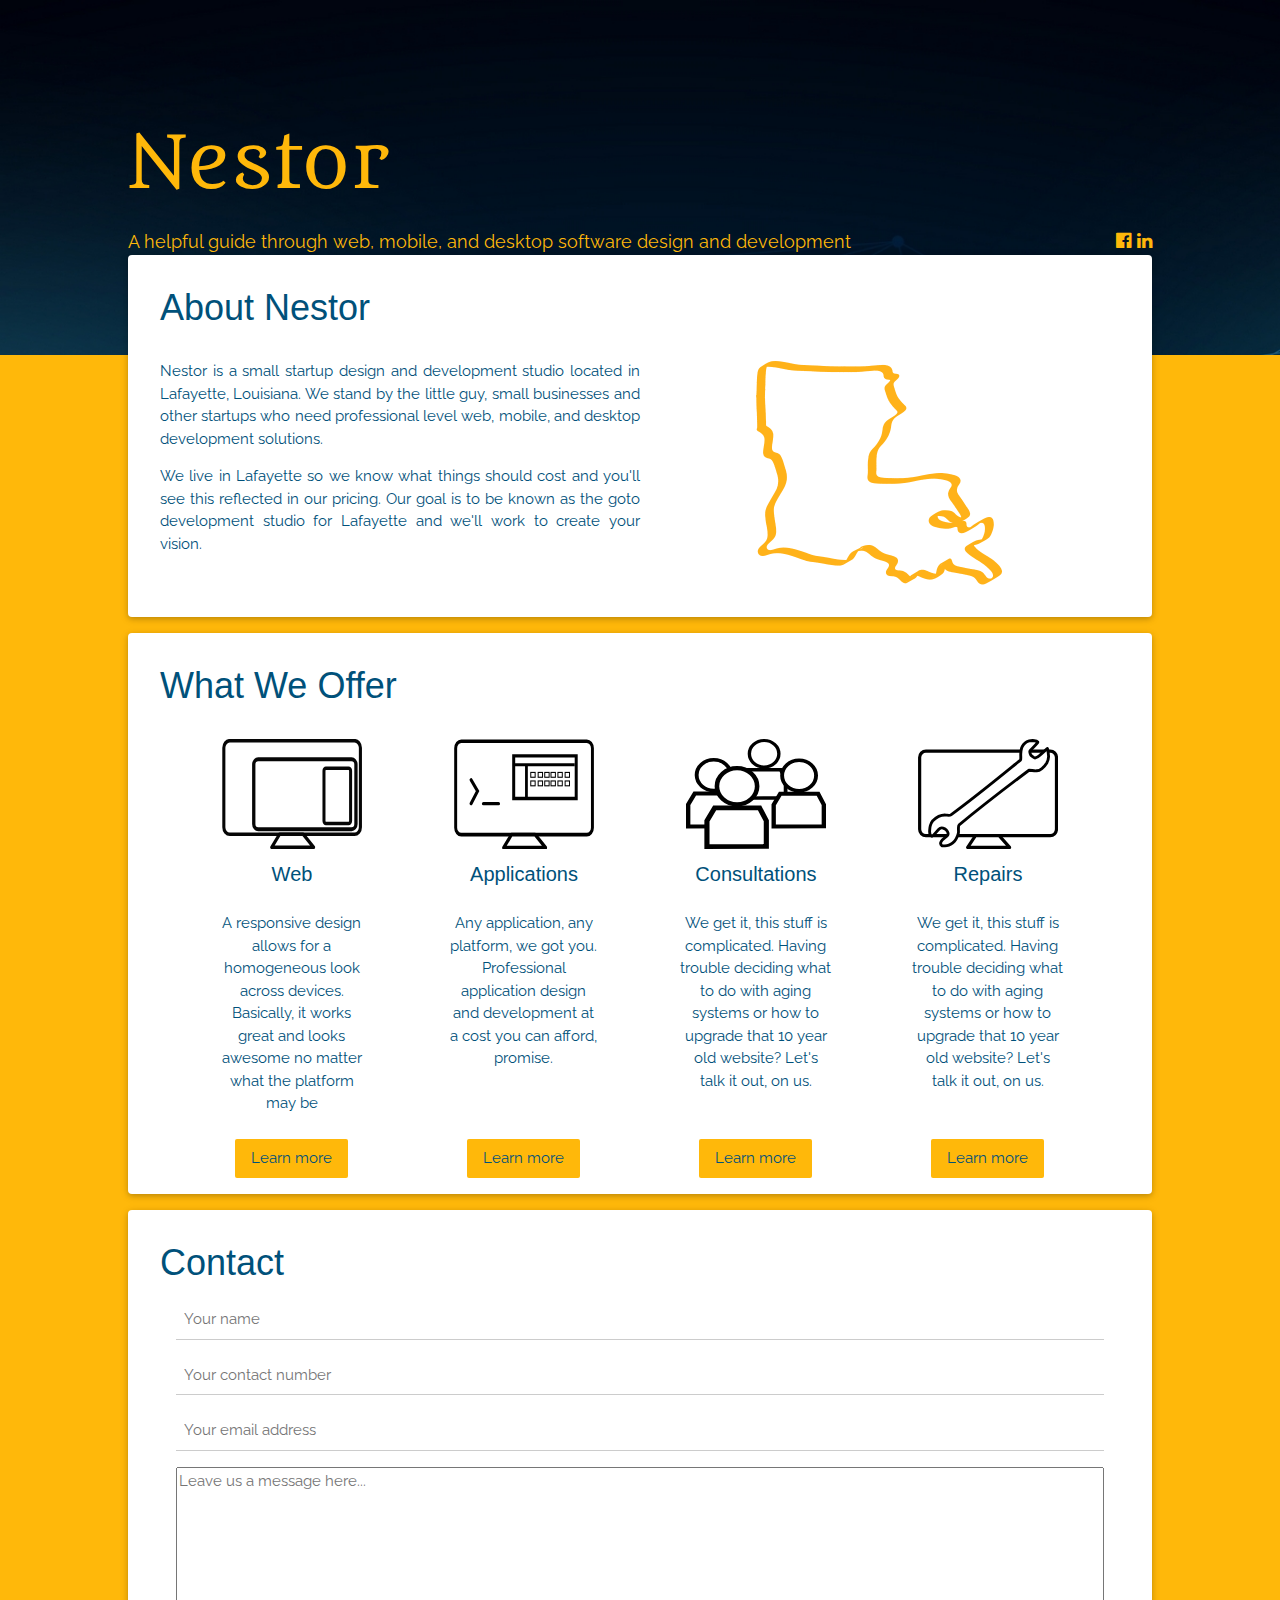
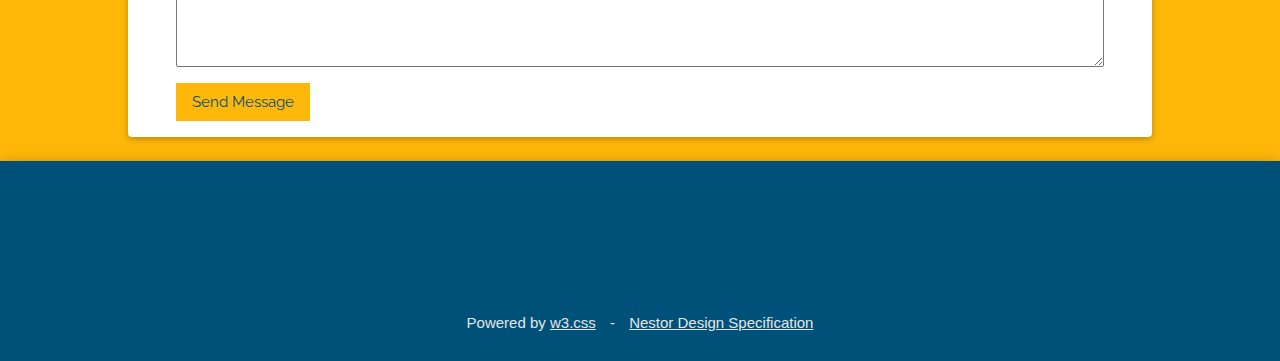
==== index.html @ f5bcbfd1 "Homepage Edits" ====
<!DOCTYPE = html>
<html lang="en">
    <head>
        <meta charset="utf-8">
        <title>Home</title>
        <meta name="viewport" content="width=device-width, initial-scale=1">
        <script src="/js/jsMain.js"></script>
        <script src="//ajax.googleapis.com/ajax/libs/jquery/1.10.2/jquery.min.js"></script>
        <link href="https://fonts.googleapis.com/css?family=Forum|Fugaz+One|Metamorphous|Prosto+One|Share|Raleway|Just+Another+Hand" rel="stylesheet" />
        <link rel="stylesheet" href="https://www.w3schools.com/w3css/4/w3.css">
        
        <link rel="stylesheet" href="https://cdnjs.cloudflare.com/ajax/libs/font-awesome/4.7.0/css/font-awesome.min.css">
        <link rel="stylesheet" href="/css/homestyle.css">
        <script src="https://ajax.googleapis.com/ajax/libs/jquery/2.1.1/jquery.min.js"></script>
        <link rel="stylesheet" href="/css/color.css">
    </head>


    <!--Header Medium -->
        <div  class="mainheader gold meta w3-hide-small w3-hide-large">
            <div class="w3-large meta">
                <h1 class="text-logo">Nestor</h1>
                <div class="w3-row header-text">
                    <div class="w3-half gold rale w3-left header-motto">
                        A helpful guide through web, mobile, and desktop software design and development
                    </div>
                    <div class="w3-half gold w3-right header-links">
                        <i class="fa fa-facebook-official w3-hover-opacity"></i>
                        <i class="fa fa-linkedin w3-hover-opacity"></i>
                    </div>
                </div>
            </div>
        </div>

    <!--Header Large -->
        <div  class="mainheader gold meta w3-hide-medium w3-hide-small">
            <div class="w3-xxxlarge meta">
                <h1 class="text-logo">Nestor</h1>
                <div class="w3-row header-text">
                    <div class="gold rale w3-left w3-large header-motto">
                        A helpful guide through web, mobile, and desktop software design and development
                    </div>
                    <div class="w3-large gold w3-right header-links">
                        <i class="fa fa-facebook-official w3-hover-opacity"></i>
                        <i class="fa fa-linkedin w3-hover-opacity"></i>
                    </div>
                </div>
            </div>
        </div>

    <!--Header Small -->
        <div  class="mainheader gold meta w3-hide-medium w3-hide-large">
            <div class="w3-medium meta">
                <h1 class="text-logo">Nestor</h1>
                <div class="w3-row header-text">
                    <div class="gold rale w3-left header-motto">
                        A helpful guide through web, mobile, and desktop software design and development
                    </div>
                    <div class=" gold w3-right header-links">
                        <i class="fa fa-facebook-official w3-hover-opacity"></i>
                        <i class="fa fa-linkedin w3-hover-opacity"></i>
                    </div>
                </div>
            </div>
        </div>
    
        

        
<div class="float-buttons">

</div>

<body class="page bg-gold body_div">
    <div class="sheet">

            <!-- About -->
                    <div class="w3-card-4 bg-white w3-container topcard darkblue rale">
                        <div class="w3-margin">
                            <h1 class="w3-left section-head">About Nestor</h1>
                            <div class="w3-row">
                                <div class="w3-half w3-center">
                                    <p class="w3-justify">Nestor is a small startup design and development studio located in Lafayette, Louisiana. 
                                        We stand by the little guy, small businesses and other startups who need professional level web, mobile, and desktop development solutions. </p>
                                    <p class="w3-justify">We live in Lafayette so we know what things should cost and you'll see this reflected in our pricing. Our goal is to be known 
                                        as the goto development studio for Lafayette and we'll work to create your vision.</p>
                                </div>
                                <div class="w3-half w3-center ">
                                    <img class="w3-center w3-image w3-margin" src="/images/laicon.png">
                                </div>
                            </div>
                        </div>
                    </div>

            <!-- What we Offer -->
                <div class="w3-card-4 bg-white w3-container contentcard darkblue rale">
                    <div class="w3-margin">
                        <div><h1 class="w3-left">What We Offer</h1></div>

                    <!-- Services Small -->
                        <div class="w3-row-padding w3-container w3-hide-medium" >
                            <div class="w3-col m3 l3 w3-center">
                                <div class="w3-margin">
                                    <img src="/images/webdesignsvg.svg" class="w3-center w3-image cardcontent">
                                    <div class="cardfoot">
                                        <h4>Web</h4>
                                        <p class="w3-padding">A responsive design allows for a homogeneous look across devices. Basically, it works great and looks awesome no matter what the platform may be</p>
                                        <a class="w3-hide-large w3-btn w3-ripple w3-margin learn-button w3-margin button-theme" href="#learnmore">Learn more</a>
                                    </div>
                                </div>
                            </div>
                            <div class="w3-col m3 l3 w3-center">
                                <div class="w3-margin">
                                    <img src="/images/softdevsvg.svg" class="w3-center w3-image cardcontent">
                                    <div class="cardfoot">
                                        <h4>Applications</h4>
                                        <p class="w3-padding">Any application, any platform, we got you. Professional application design and development at a cost you can afford, promise.</p>
                                        <a class="w3-hide-large w3-btn w3-ripple w3-margin learn-button w3-margin button-theme" href="#learnmore">Learn more</a>
                                    </div>
                                </div>
                            </div>
                            <div class="w3-col m3 l3 w3-center">
                                <div class="w3-margin">
                                    <img src="/images/consultsvg.svg" class="w3-center w3-image cardcontent">
                                    <div class="cardfoot">
                                        <h4>Consultations</h4>
                                        <p class="w3-padding">We get it, this stuff   is complicated. Having trouble deciding what to do with aging systems or how to upgrade that 10 year old website? Let's talk it out, on us.</p>
                                        <a class="w3-hide-large w3-btn w3-ripple learn-button w3-margin button-theme" href="#learnmore">Learn more</a>
                                    </div>
                                </div>
                            </div>
                            <div class="w3-col m3 l3 w3-center">
                                <div class="w3-margin">
                                    <img src="/images/repairsvg.svg" class="w3-center w3-image cardcontent">
                                    <div class="cardfoot">
                                        <h4>Repairs</h4>
                                        <p class="w3-padding">We get it, this stuff   is complicated. Having trouble deciding what to do with aging systems or how to upgrade that 10 year old website? Let's talk it out, on us.</p>
                                        <a class="w3-hide-large w3-btn w3-ripple learn-button w3-margin button-theme w3-center" href="#learnmore">Learn more</a>
                                    </div>
                                </div>
                            </div>
                        </div>

                    <!-- Services Medium -->
                        <div class="w3-container w3-hide-large w3-hide-small">
                            <div class="w3-row">
                                <div class="w3-col w3-half w3-center">
                                    <div class="w3-margin">
                                        <img src="/images/webdesignsvg.svg" class="w3-center w3-image cardcontent">
                                        <div class="cardfoot">
                                            <h4>Web</h4>
                                            <p class="just">A responsive design allows for a homogeneous look across devices. Basically, it works great and looks awesome no matter what the platform may be</p>
                                        </div>
                                    </div>
                                </div>
                                <div class="w3-col w3-half w3-center">
                                    <div class="w3-margin">
                                        <img src="/images/softdevsvg.svg" class="w3-center w3-image cardcontent">
                                        <div class="cardfoot">
                                            <h4>Applications</h4>
                                            <p class="just">Any application, any platform, we got you. Professional application design and development at a cost you can afford, promise.</p>
                                        </div>
                                    </div>
                                </div>
                            </div>
                            <div class="w3-row">
                                <div class="w3-col w3-half w3-center">
                                    <a class="w3-btn w3-ripple learn-button w3-margin w3-center button-theme" href="#learnmore">Learn more</a>
                                </div>
                                <div class="w3-col w3-half w3-center">
                                    <a class="w3-btn w3-ripple learn-button w3-margin w3-center button-theme" href="#learnmore">Learn more</a>
                                </div> 
                            </div>
                            <div class="w3-row">
                                <div class="w3-col w3-half w3-center">
                                    <div class="w3-margin">
                                        <img src="/images/consultsvg.svg" class="w3-center w3-image cardcontent">
                                        <div class="cardfoot">
                                            <h4>Consultations</h4>
                                            <p class="just">We get it, this stuff   is complicated. Having trouble deciding what to do with aging systems or how to upgrade that 10 year old website? Let's talk it out, on us.</p>
                                        </div>
                                    </div>
                                </div>
                                <div class="w3-col w3-half w3-center">
                                    <div class="w3-margin">
                                        <img src="/images/repairsvg.svg" class="w3-center w3-image cardcontent">
                                        <div class="cardfoot">
                                            <h4>Repairs</h4>
                                            <p class="just">We get it, this stuff   is complicated. Having trouble deciding what to do with aging systems or how to upgrade that 10 year old website? Let's talk it out, on us.</p>
                                        </div>
                                    </div>
                                </div>
                                <div class="w3-row">
                                    <div class="w3-col w3-half w3-center">
                                        <a class="w3-btn w3-ripple learn-button w3-center w3-margin button-theme" href="#learnmore">Learn more</a>
                                    </div>
                                    <div class="w3-col w3-half w3-center">
                                        <a class="w3-btn w3-ripple learn-button w3-center w3-margin button-theme" href="#learnmore">Learn more</a>
                                    </div> 
                                </div>
                            </div>
                        </div>

                    <!-- Services Large -->
                        <div class="w3-row w3-container w3-center w3-hide-medium w3-hide-small">
                                <div class="w3-col w3-quarter ">
                                    <a class="w3-btn  w3-ripple learn-button button-theme " href="#learnmore">Learn more</a>
                                </div>
                                <div class="w3-col w3-quarter">
                                    <a class="w3-btn  w3-ripple learn-button button-theme" href="#learnmore">Learn more</a>
                                </div>
                                <div class="w3-col w3-quarter">
                                    <a class="w3-btn  w3-ripple learn-button button-theme" href="#learnmore">Learn more</a>
                                </div>
                                <div class="w3-col w3-quarter">
                                    <a class="w3-btn  w3-ripple learn-button button-theme" href="#learnmore">Learn more</a>
                                </div>
                            </div>
                        </div>
                    </div>

<!-- Contact -->
    <div class="w3-card-4 bg-white w3-container contentcard contactcard darkblue rale" >
        <div class="w3-margin">
            <h1 class="w3-left section-head">Contact</h1>
            <form action="https://formspree.io/benarceneaux0@gmail.com" method="POST">
                <div class="w3-container">
                    <input name="name" class="w3-input w3-margin-bottom" placeholder="Your name">

                    <input name="phone" class="w3-input w3-margin-bottom" placeholder="Your contact number">

                    <input name="email" class="w3-input w3-margin-bottom" placeholder="Your email address">

                    <textarea name="message" class="w3-textarea" placeholder="Leave us a message here..." style="width: 100%; min-height: 200px"></textarea>

                    <button type="submit" class="w3-btn button-theme w3-margin-top">Send Message</button>
                </div>
            </form>
        </div>
    </div>
</div>
    
    

<footer class="bg-darkblue plat w3-container w3-center w3-card-4" style="height: 200px; width: 100%;">
    <div class="w3-container" style="padding-top:150px">
        Powered by <a style="padding-right: 10px;" href="w3.css" target="_blank">w3.css</a> - <a style="padding-left: 10px;" href="/design/index.html">Nestor Design Specification</a>
    </div>
            
</footer>
</body>

</html>
---- css/homestyle.css ----
.contentcard{box-shadow: 0 2px 5px 0 rgba(0,0,0,0.16),0 2px 10px 0 rgba(0,0,0,0.12);}
.page{margin-top: 0px;}
.sheet{width: 100%;}
.mainheader{background-size:cover;background-attachment: fixed;background-image: url("/images/headerbg.jpg");padding-top: 0px; padding-bottom: 24px;}
.text-logo{font-family: 'Metamorphous'; color:#FFB80A; font-size: 72px;}
.card{box-shadow: 0 4px 10px 0 rgba(0,0,0,0.2),0 10px 10px 0 rgba(0,0,0,0.19);font-family: 'Raleway';}
.card > .cardhead{background-color: steelblue;
    color: #E5E5E5;
    border-top-left-radius: 3px;
    border-top-right-radius: 3px; 
    text-align: left;
    font-family: 'Raleway'; }
.card > .cardcontent{
    background-color: white;
}
.card > .cardfoot{
        background-color: steelblue;
        color:#E5E5E5;
        border-top-left-radius: 3px;
        border-top-right-radius: 3px;
        text-align: left;
        font-family: 'Raleway';
    }

.topcard{
    box-shadow: 0 2px 5px 0 rgba(0,0,0,0.16),0 2px 10px 0 rgba(0,0,0,0.12);
}

.learn-button{
    color: #00517A;
    font-family: 'Raleway';
    border-radius: 2px;
}

.just{
    text-align: justify;
    max-height: 200px;
    min-width: 50%;
}

a:hover{
    background-color: #06AAFF;
    color: #E5E5E5;
}

a.learn-button:hover{
    background-color: red;
}

.nav-button-theme{
    background-color: steelblue;
    color: #FFB80A;
}

a.nav-button-theme:hover{
    background-color: #FFB80A;
    color: #00517A;
}


    /*----------------------------- Auto Sizing -------------------------*/
    /*--------------------- Mobile CSS -------------------*/
    @media only screen and (max-width: 600px){
        .mainheader{
            height: 300px;
            margin-top: -20px;
        }

        .mainheader{
            padding-top: 100px;
            padding-bottom: 200px;
            padding-left: 8px;
            padding-right: 8px;
        }

        .header-text{
            margin-bottom: 8px;
        }

        .header-motto{
            text-align: left;
            margin-bottom: 10px;
        }

        .header-links{
            text-align: right;
            margin-bottom: 8px;
            padding-bottom: 65px;
        }

        .topcard{
            width: 100%;
            text-align: center;
            border-radius: 0px;
            margin-top: 0px;
            padding-top: 64px;
            padding-bottom: 64px;
        }

        .topcard > h1{
            text-align: center;
            width: 100%;
        }

        .topcard > p{
            width: 100%;
        }

        .contentcard{
            box-shadow: 0px 0px 0px 0px;
            text-align: center;
            min-width: 300px;
            margin-bottom: 0px;
        }

        .contentcard > h1{
            text-align: center;
        }
        .abs-card > div > .cardhead{
            margin-top: 16px;
            text-align: center;
        }
        .abs-card > div > .cardfoot{
            margin-top: 8px;
            text-align: justify;
        }

        .section-head{
            margin-bottom: 12px;
        }

        .contactcard{
            margin-bottom:0px;
            padding-bottom:0px;
        }
    }
    
    /*--------------------- Tablet CSS -------------------*/
    @media only screen and (min-width: 601px) and (max-width: 991px){
        .topcard{
            margin-top: -60px;
            border-radius: 3px;
            width: 90%;
        }

        .mainheader{
            padding-top: 100px;
            padding-bottom: 65px;
        }

        .header-motto{
            text-align: left;
            margin-left: 5%;
            margin-bottom: 10px;
        }

        .header-links{
            text-align: right;
            margin-right: 5%;
            margin-bottom: 0px;
        }

        .text-logo{
            width:90%;
            margin-left: 5%;
        }

        .contentcard{
            width: 90%;
            border-radius: 3px;
            margin-top: 16px;
        }

        .sheet{
            margin-left: 5%;
            margin-right: 5%;
        }

        .contactcard{
            margin-bottom: 24px;
        }
    }
    
    /*--------------------- Desktop CSS ------------------*/
    @media only screen and (min-width: 992px){
        .topcard{
            margin-top: -100px;
            border-radius: 4px;
            width: 80%;
        }
        .header-text{
            padding-bottom: 0px;
            margin-bottom:0px;
        }

        .header-motto{
            text-align: left;
            margin-left: 10%;
        }

        .header-links{
            text-align: right;
            margin-right: 10%;
        }

        .text-logo{
            margin-left: 10%;
            width: 80%;
        }

        .heading-text{
            margin-left: 10%;
            width: 80%;
        }

        .mainheader{
            padding-top: 100px;
            padding-bottom: 100px;
        }

        .contentcard{
            width: 80%;
            border-radius: 4px;
            margin-top: 16px;
        }

        .sheet{
            margin-left: 10%;
            margin-right: 10%;
        }

        .contactcard{
            margin-bottom: 24px;
        }
    }

/*-- Fonts --*/
    .rale{font-family: 'Raleway';}
    .meta{ font-family: 'Metamorphous'; }

/*-- Colors --*/
    .bg-gold{background-color:      #FFB80A !important}
    .bg-plat{background-color:      #E5E5E5 !important}
    .bg-lightblue{background-color: #06AAFF !important}
    .bg-darkblue{background-color:  #00517A !important}
    .bg-brown{background-color:     #B23C00 !important}
    .bg-steel{background-color: steelblue !important}
    .gold-hover{background-color: #e6a400 !important}
    .gold {color:       #FFB80A !important}
    .plat {color:       #E5E5E5 !important}
    .lightblue {color:  #06AAFF !important}
    .darkblue{color:    #00517A !important}
    .brown {color:      #F7C3A9 !important}
    .steelblue{color:   steelblue !important}
    .white{color: white !important}
    .bg-white{background-color: white !important}
---- css/color.css ----
.w3-theme-l5 {color:#4B5600 !important; background-color:#fefbf5 !important}
.w3-theme-l4 {color:#4B5600 !important; background-color:#fcf2dc !important}
.w3-theme-l3 {color:#4B5600 !important; background-color:#f9e6ba !important}
.w3-theme-l2 {color:#4B5600 !important; background-color:#f5d997 !important}
.w3-theme-l1 {color:#4B5600 !important; background-color:#f2cd75 !important}
.w3-theme-d1 {color:#4B5600 !important; background-color:#ecb535 !important}
.w3-theme-d2 {color:#4B5600 !important; background-color:#e9ab18 !important}
.w3-theme-d3 {color:#FAF8F5 !important; background-color:#ce9613 !important}
.w3-theme-d4 {color:#FAF8F5 !important; background-color:#b08010 !important}
.w3-theme-d5 {color:#FAF8F5 !important; background-color:#936b0e !important}

.w3-theme-light {color:#4B5600 !important; background-color:#9DA569 !important}
.w3-theme-dark {color:#FAF8F5 !important; background-color:#857A00 !important}
.w3-theme-action {color:#FAF8F5 !important; background-color:#857A00 !important}

.w3-theme {color:#4B5600 !important; background-color:#F6B102 !important}
.w3-text-theme {color:#F6B102 !important}
.w3-border-theme {border-color:#F6B102 !important}

.w3-hover-theme:hover {color:#FAF8F5 !important; background-color:#857A00 !important}
.w3-hover-text-theme:hover {color:#FAF8F5 !important}
.w3-hover-border-theme:hover {border-color:#F6B102 !important}


.hc_theme_l {color:#FFFFFF !important;background-color: #000000}
.gold {color:#FFB80A !important}
.plat {color:#E5E5E5 !important}
.lightblue {color:#06AAFF !important}
.darkblue{color:#00517A !important}
.brown {color:#B23C00 !important}
.steelblue{color:steelblue !important}

.bg-gold{background-color: #FFB80A !important}
.bg-plat{background-color: #E5E5E5 !important}
.bg-lightblue{background-color: #06AAFF !important}
.bg-darkblue{background-color: #00517A !important}
.bg-brown{background-color: #B23C00 !important}
.bg-steel{background-color: steelblue !important}

.nav-button-theme{
    background-color: steelblue;
    color: #FFB80A;
}

a.nav-button-theme:hover{
    background-color: #FFB80A;
    color: #00517A;
}

.button-theme{
    background-color: #FFB80A;
    color: #00517A;
}

a.button-theme:hover{
    background-color: #e6a400;
    color: #00517A;
}
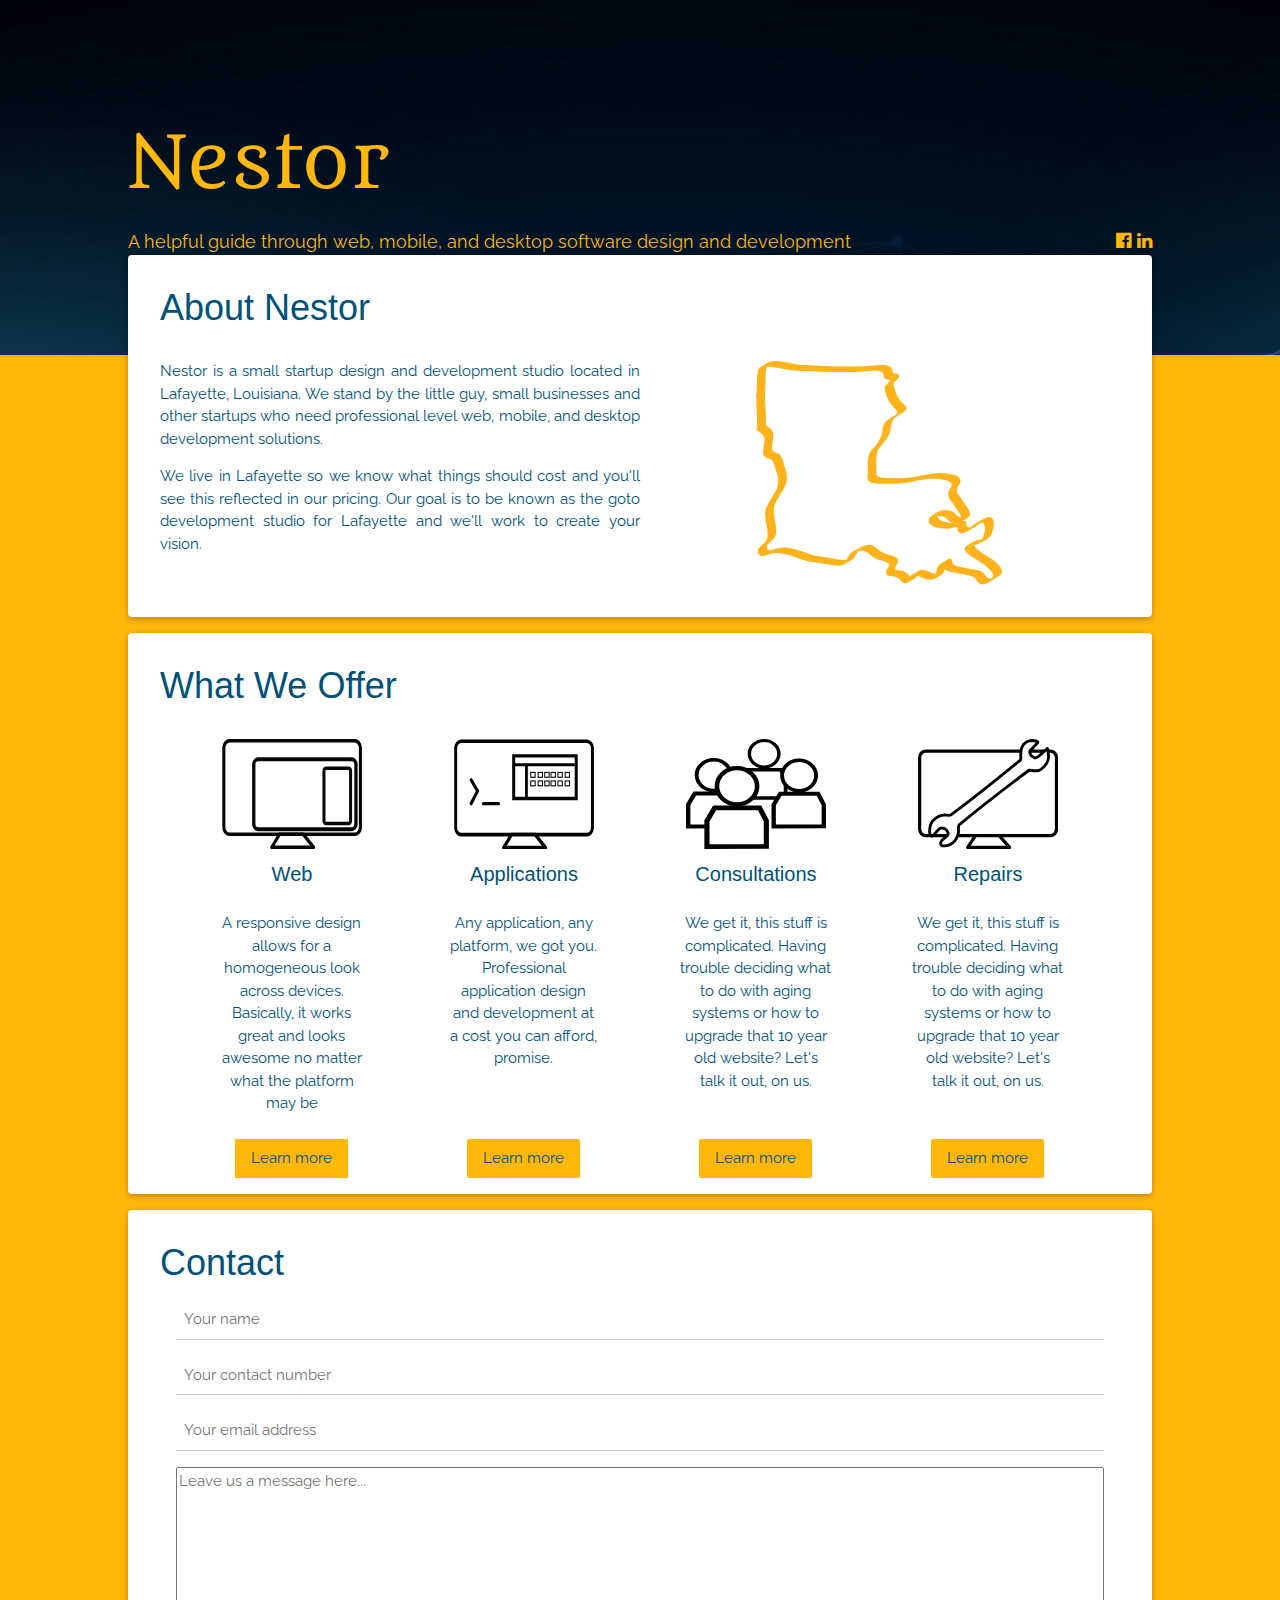
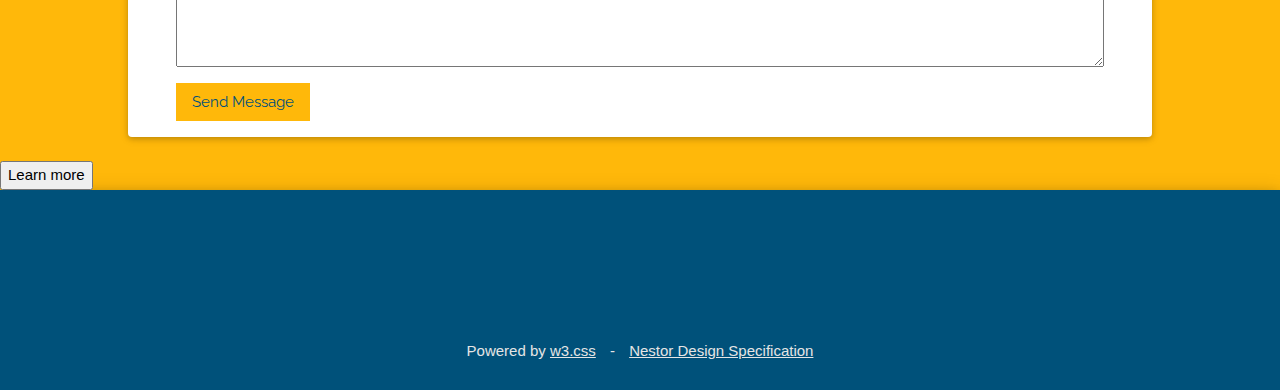
==== commit 087a5017: "Added google analytics" ====
--- a/index.html
+++ b/index.html
@@ -1,6 +1,24 @@
 <!DOCTYPE = html>
 <html lang="en">
     <head>
+      <!-- Global Site Tag (gtag.js) - Google Analytics -->
+      <script async src="https://www.googletagmanager.com/gtag/js?id=UA-107286258-1"></script>
+      <script>
+        window.dataLayer = window.dataLayer || [];
+        function gtag(){dataLayer.push(arguments)};
+        gtag('js', new Date());
+
+        gtag('config', 'UA-107286258-1');
+      </script>
+
+      <!-- Google Tag Manager -->
+      <script>(function(w,d,s,l,i){w[l]=w[l]||[];w[l].push({'gtm.start':
+      new Date().getTime(),event:'gtm.js'});var f=d.getElementsByTagName(s)[0],
+      j=d.createElement(s),dl=l!='dataLayer'?'&l='+l:'';j.async=true;j.src=
+      'https://www.googletagmanager.com/gtm.js?id='+i+dl;f.parentNode.insertBefore(j,f);
+      })(window,document,'script','dataLayer','GTM-TV8XGN8');</script>
+      <!-- End Google Tag Manager -->
+      
         <meta charset="utf-8">
         <title>Home</title>
         <meta name="viewport" content="width=device-width, initial-scale=1">
@@ -8,7 +26,6 @@
         <script src="//ajax.googleapis.com/ajax/libs/jquery/1.10.2/jquery.min.js"></script>
         <link href="https://fonts.googleapis.com/css?family=Forum|Fugaz+One|Metamorphous|Prosto+One|Share|Raleway|Just+Another+Hand" rel="stylesheet" />
         <link rel="stylesheet" href="https://www.w3schools.com/w3css/4/w3.css">
-        
         <link rel="stylesheet" href="https://cdnjs.cloudflare.com/ajax/libs/font-awesome/4.7.0/css/font-awesome.min.css">
         <link rel="stylesheet" href="/css/homestyle.css">
         <script src="https://ajax.googleapis.com/ajax/libs/jquery/2.1.1/jquery.min.js"></script>
@@ -21,10 +38,10 @@
             <div class="w3-large meta">
                 <h1 class="text-logo">Nestor</h1>
                 <div class="w3-row header-text">
-                    <div class="w3-half gold rale w3-left header-motto">
+                    <div class="gold rale w3-left w3-large header-motto">
                         A helpful guide through web, mobile, and desktop software design and development
                     </div>
-                    <div class="w3-half gold w3-right header-links">
+                    <div class="w3-large gold w3-right header-links">
                         <i class="fa fa-facebook-official w3-hover-opacity"></i>
                         <i class="fa fa-linkedin w3-hover-opacity"></i>
                     </div>
@@ -72,6 +89,10 @@
 </div>
 
 <body class="page bg-gold body_div">
+    <!-- Google Tag Manager (noscript) -->
+    <noscript><iframe src="https://www.googletagmanager.com/ns.html?id=GTM-TV8XGN8"
+    height="0" width="0" style="display:none;visibility:hidden"></iframe></noscript>
+    <!-- End Google Tag Manager (noscript) -->
     <div class="sheet">
 
             <!-- About -->
@@ -150,7 +171,7 @@
                                         <div class="cardfoot">
                                             <h4>Web</h4>
                                             <p class="just">A responsive design allows for a homogeneous look across devices. Basically, it works great and looks awesome no matter what the platform may be</p>
-                                        </div>
+                                            </div>
                                     </div>
                                 </div>
                                 <div class="w3-col w3-half w3-center">
@@ -204,7 +225,7 @@
                     <!-- Services Large -->
                         <div class="w3-row w3-container w3-center w3-hide-medium w3-hide-small">
                                 <div class="w3-col w3-quarter ">
-                                    <a class="w3-btn  w3-ripple learn-button button-theme " href="#learnmore">Learn more</a>
+                                    <button onclick="document.getElementById('construct-modal').style.display='block'" class="w3-btn button-theme">Learn more</button>
                                 </div>
                                 <div class="w3-col w3-quarter">
                                     <a class="w3-btn  w3-ripple learn-button button-theme" href="#learnmore">Learn more</a>
@@ -240,14 +261,57 @@
     </div>
 </div>
     
+<div>
+    <button onclick="OpenModal(document.getElementById('learn-modal'))">Learn more</button>
+</div>
     
 
 <footer class="bg-darkblue plat w3-container w3-center w3-card-4" style="height: 200px; width: 100%;">
     <div class="w3-container" style="padding-top:150px">
         Powered by <a style="padding-right: 10px;" href="w3.css" target="_blank">w3.css</a> - <a style="padding-left: 10px;" href="/design/index.html">Nestor Design Specification</a>
     </div>
+
+    <div id="construct-modal" class="w3-modal ">
+        <div class="w3-modal-content w3-animate-zoom w3-card-4 ">
+        <header class="w3-container modal-box  w3-hide-small w3-hide-large">
             
+            <div class="modal-content">
+                <div class="modal-hi rale">
+                    Hi!
+                </div> 
+                Hi, we're not done with this page just yet, sorry about that
+                <p> : ( </p>
+            </div>
+            <div class="w3-container w3-margin">
+                <button class="w3-btn button-theme modal-close" onclick="document.getElementById('construct-modal').style.display = 'none'">Back to main site</button>
+            </div>
+        </header>
+        </div>
+    </div>
 </footer>
+
+
+
+<div class="w3-modal" onclick="this.style.display='none'">
+    <div class="w3-modal-content w3-animate-zoom">
+        <div class="w3-container">
+            <div class="modal-hi rale">
+                    Hi!
+                </div> 
+                Hi, we're not done with this page just yet, sorry about that
+                <p> : ( </p>
+            </div>
+            <div id="learn-modal" class="w3-container w3-margin">
+                <button class="w3-btn button-theme modal-close" onclick="document.getElementById('construct-modal').style.display = 'none'">Back to main site</button>
+            </div>
+        </div>
+    </div>
+</div>
 </body>
-
+<script>
+    function OpenModal(element){
+        element.getElementById("w3-modal").src = element;
+        element.style.display = "block";
+    }
+</script>
 </html>--- a/css/homestyle.css
+++ b/css/homestyle.css
@@ -179,6 +179,22 @@
         .contactcard{
             margin-bottom: 24px;
         }
+
+        .modal-hi{
+            font-size: 72px;
+            font-weight: 100px;
+        }
+
+        .modal-box{
+            background-color: steelblue;
+            font-size: 32px;
+            color: white;
+        }
+
+        .modal-close{
+            border-radius: 3px;
+            font-size: 16px;
+        }
     }
     
     /*--------------------- Desktop CSS ------------------*/
@@ -231,6 +247,22 @@
 
         .contactcard{
             margin-bottom: 24px;
+        }
+
+        .modal-hi{
+            font-size: 72px;
+            font-weight: 100px;
+        }
+
+        .modal-box{
+            background-color: steelblue;
+            font-size: 32px;
+            color: white;
+        }
+
+        .modal-close{
+            border-radius: 3px;
+            font-size: 16px;
         }
     }
 
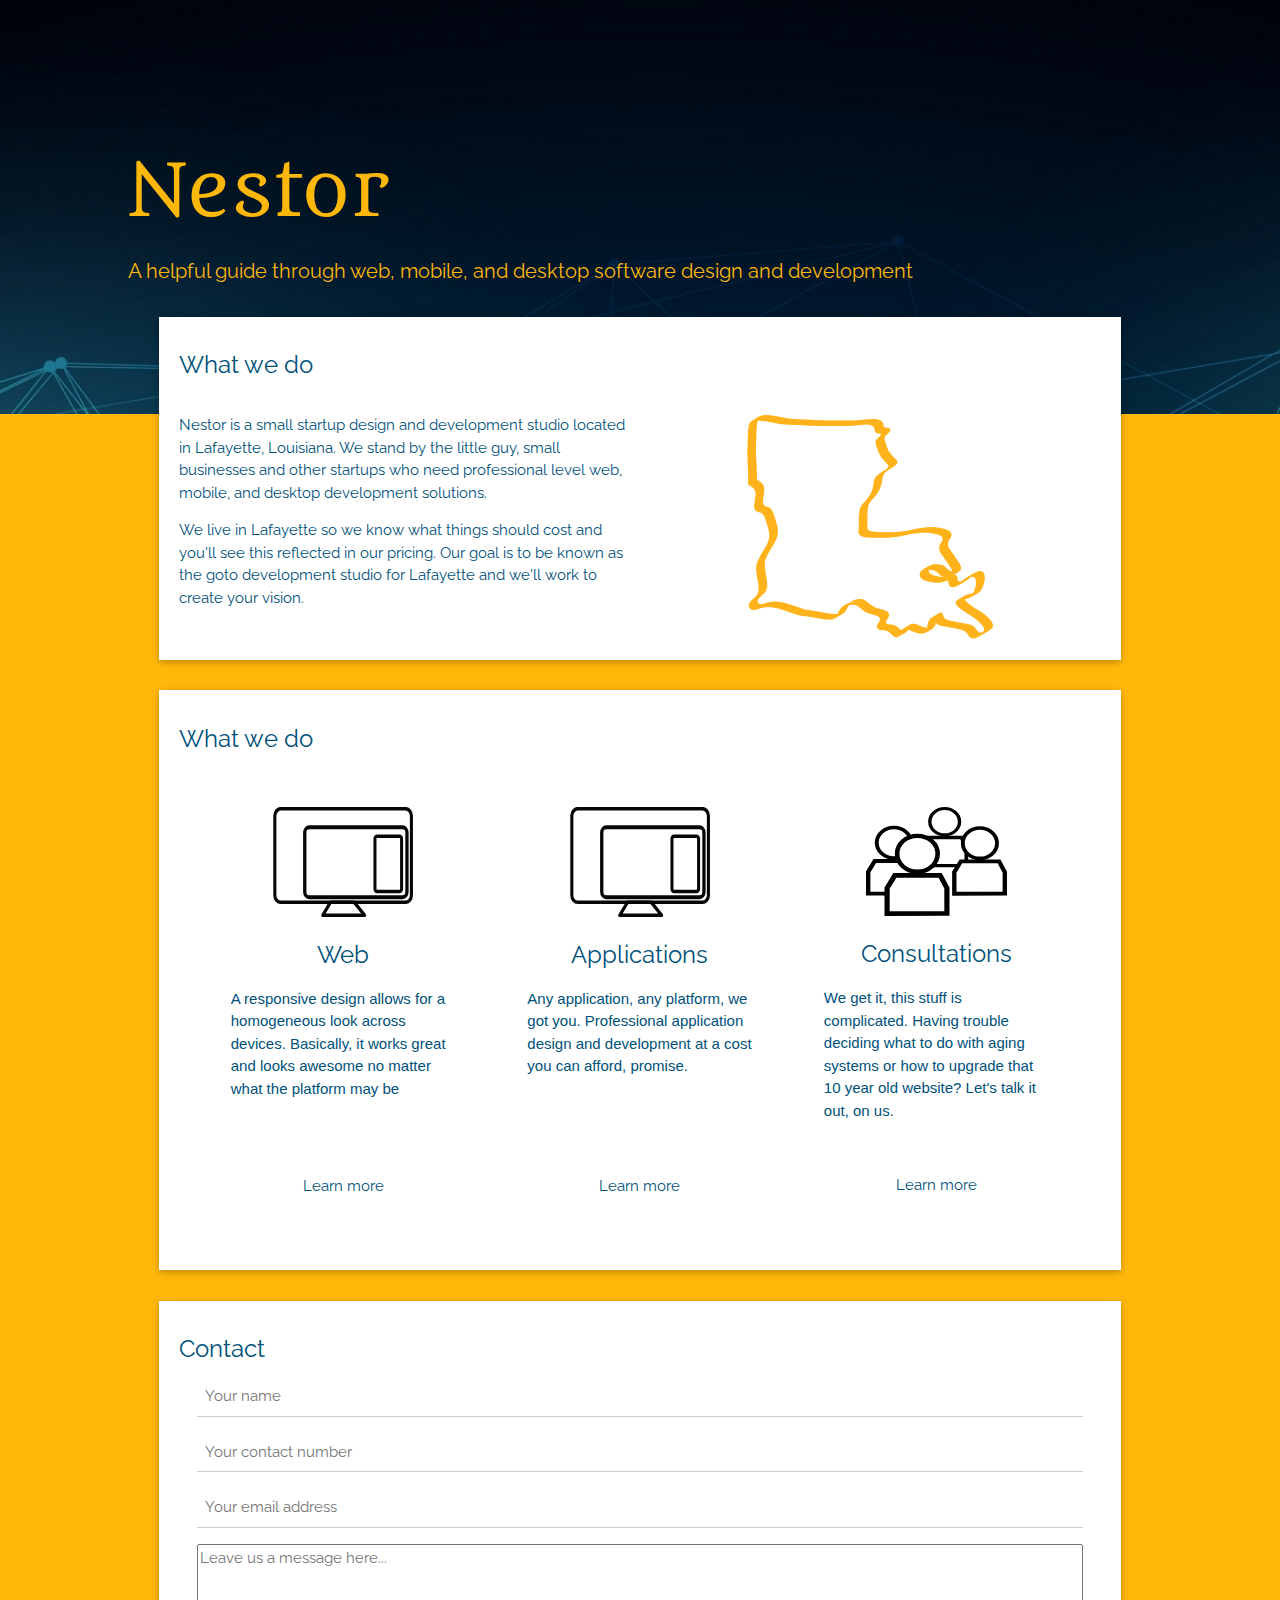
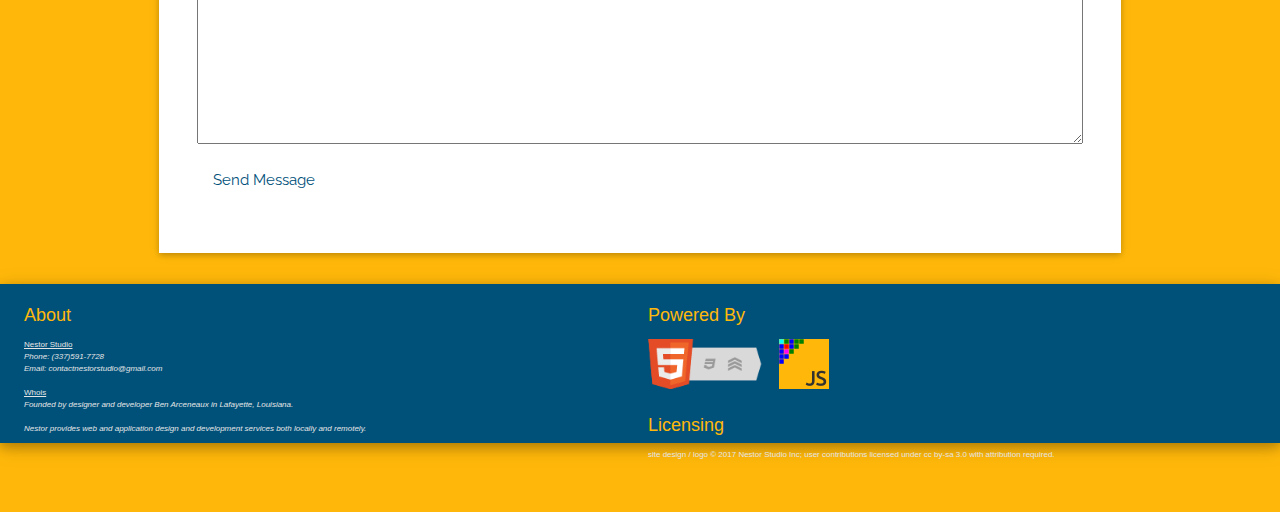
==== commit 158d57c9: "Homepage Edits" ====
--- a/index.html
+++ b/index.html
@@ -1,317 +1,257 @@
 <!DOCTYPE = html>
 <html lang="en">
-    <head>
-      <!-- Global Site Tag (gtag.js) - Google Analytics -->
-      <script async src="https://www.googletagmanager.com/gtag/js?id=UA-107286258-1"></script>
-      <script>
-        window.dataLayer = window.dataLayer || [];
-        function gtag(){dataLayer.push(arguments)};
-        gtag('js', new Date());
-
-        gtag('config', 'UA-107286258-1');
-      </script>
-
-      <!-- Google Tag Manager -->
-      <script>(function(w,d,s,l,i){w[l]=w[l]||[];w[l].push({'gtm.start':
-      new Date().getTime(),event:'gtm.js'});var f=d.getElementsByTagName(s)[0],
-      j=d.createElement(s),dl=l!='dataLayer'?'&l='+l:'';j.async=true;j.src=
-      'https://www.googletagmanager.com/gtm.js?id='+i+dl;f.parentNode.insertBefore(j,f);
-      })(window,document,'script','dataLayer','GTM-TV8XGN8');</script>
-      <!-- End Google Tag Manager -->
-      
-        <meta charset="utf-8">
-        <title>Home</title>
-        <meta name="viewport" content="width=device-width, initial-scale=1">
-        <script src="/js/jsMain.js"></script>
-        <script src="//ajax.googleapis.com/ajax/libs/jquery/1.10.2/jquery.min.js"></script>
-        <link href="https://fonts.googleapis.com/css?family=Forum|Fugaz+One|Metamorphous|Prosto+One|Share|Raleway|Just+Another+Hand" rel="stylesheet" />
-        <link rel="stylesheet" href="https://www.w3schools.com/w3css/4/w3.css">
-        <link rel="stylesheet" href="https://cdnjs.cloudflare.com/ajax/libs/font-awesome/4.7.0/css/font-awesome.min.css">
-        <link rel="stylesheet" href="/css/homestyle.css">
-        <script src="https://ajax.googleapis.com/ajax/libs/jquery/2.1.1/jquery.min.js"></script>
-        <link rel="stylesheet" href="/css/color.css">
-    </head>
-
-
-    <!--Header Medium -->
-        <div  class="mainheader gold meta w3-hide-small w3-hide-large">
-            <div class="w3-large meta">
-                <h1 class="text-logo">Nestor</h1>
-                <div class="w3-row header-text">
-                    <div class="gold rale w3-left w3-large header-motto">
-                        A helpful guide through web, mobile, and desktop software design and development
-                    </div>
-                    <div class="w3-large gold w3-right header-links">
-                        <i class="fa fa-facebook-official w3-hover-opacity"></i>
-                        <i class="fa fa-linkedin w3-hover-opacity"></i>
-                    </div>
-                </div>
-            </div>
-        </div>
-
-    <!--Header Large -->
-        <div  class="mainheader gold meta w3-hide-medium w3-hide-small">
-            <div class="w3-xxxlarge meta">
-                <h1 class="text-logo">Nestor</h1>
-                <div class="w3-row header-text">
-                    <div class="gold rale w3-left w3-large header-motto">
-                        A helpful guide through web, mobile, and desktop software design and development
-                    </div>
-                    <div class="w3-large gold w3-right header-links">
-                        <i class="fa fa-facebook-official w3-hover-opacity"></i>
-                        <i class="fa fa-linkedin w3-hover-opacity"></i>
-                    </div>
-                </div>
-            </div>
-        </div>
-
-    <!--Header Small -->
-        <div  class="mainheader gold meta w3-hide-medium w3-hide-large">
-            <div class="w3-medium meta">
-                <h1 class="text-logo">Nestor</h1>
-                <div class="w3-row header-text">
-                    <div class="gold rale w3-left header-motto">
-                        A helpful guide through web, mobile, and desktop software design and development
-                    </div>
-                    <div class=" gold w3-right header-links">
-                        <i class="fa fa-facebook-official w3-hover-opacity"></i>
-                        <i class="fa fa-linkedin w3-hover-opacity"></i>
-                    </div>
-                </div>
-            </div>
-        </div>
-    
-        
-
-        
-<div class="float-buttons">
-
+<!-- Heading -->
+<head>
+  <!-- Global Site Tag (gtag.js) - Google Analytics -->
+  <script async src="https://www.googletagmanager.com/gtag/js?id=UA-107286258-1"></script>
+  <script>
+	window.dataLayer = window.dataLayer || [];
+	function gtag(){dataLayer.push(arguments)};
+	gtag('js', new Date());
+
+	gtag('config', 'UA-107286258-1');
+  </script>
+
+  <!-- Google Tag Manager -->
+	<script>(function(w,d,s,l,i){w[l]=w[l]||[];w[l].push({'gtm.start':
+  new Date().getTime(),event:'gtm.js'});var f=d.getElementsByTagName(s)[0],
+  j=d.createElement(s),dl=l!='dataLayer'?'&l='+l:'';j.async=true;j.src=
+  'https://www.googletagmanager.com/gtm.js?id='+i+dl;f.parentNode.insertBefore(j,f);
+  })(window,document,'script','dataLayer','GTM-TV8XGN8');
+	</script>
+  <!-- End Google Tag Manager -->
+
+	<meta charset="utf-8">
+	<title>Home</title>
+	<meta name="viewport" content="width=device-width, initial-scale=1">
+
+	<!-- JavaScript -->
+	<script src="/js/jsMain.js"></script>
+	<script src="//ajax.googleapis.com/ajax/libs/jquery/1.10.2/jquery.min.js"></script>
+	<script src="https://ajax.googleapis.com/ajax/libs/jquery/2.1.1/jquery.min.js"></script>
+
+	<!-- CSS -->
+	<link href="https://fonts.googleapis.com/css?family=Forum|Fugaz+One|Metamorphous|Prosto+One|Share|Raleway|Just+Another+Hand" rel="stylesheet" />
+	<link rel="stylesheet" href="https://www.w3schools.com/w3css/4/w3.css">
+	<link rel="stylesheet" href="/css/homestyle.css">
+	<link rel="stylesheet" href="/css/color.css">
+</head>
+	
+<!--Header Small -->
+	<div  class="mainheader gold meta w3-hide-medium w3-hide-large">
+		<h1 class="header-logo meta">Nestor</h1>
+		<div class="header-text w3-row">
+			<div class="header-motto w3-col w3-half gold rale">
+				A helpful guide through web, mobile, and desktop software design and development
+			</div>
+			<div class="header-links w3-col w3-half gold">
+				<i class="fa fa-facebook-official w3-hover-opacity"></i>
+				<i class="fa fa-linkedin w3-hover-opacity"></i>
+			</div>
+		</div>
+	</div>
+<!--Header Medium -->
+	<div  class="mainheader gold w3-hide-small w3-hide-large">
+		<h1 class="header-logo meta">Nestor</h1>
+		<div class="header-text w3-row">
+			<div class="header-motto rale w3-left">
+				A helpful guide through web, mobile, and desktop software design and development
+			</div>
+			<div class="header-links gold w3-right">
+				<i class="fa fa-facebook-official w3-hover-opacity"></i>
+				<i class="fa fa-linkedin w3-hover-opacity"></i>
+			</div>
+		</div>
+	</div>
+<!--Header Large -->
+	<div  class="mainheader gold w3-hide-medium w3-hide-small">
+	<h1 class="header-logo meta">Nestor</h1>
+	<div class="header-text w3-row">
+		<div class="header-motto gold rale w3-left">
+			A helpful guide through web, mobile, and desktop software design and development
+		</div>
+		<div class="header-links gold w3-right">
+			<i class="fa fa-facebook-official w3-hover-opacity"></i>
+			<i class="fa fa-linkedin w3-hover-opacity"></i>
+		</div>
+	</div>
+	</div>
+<!-- Body -->
+	<body class="page bg-gold body_div">
+<!-- Google Tag Manager (noscript) -->
+	<noscript>
+		<iframe src="https://www.googletagmanager.com/ns.html?id=GTM-TV8XGN8" height="0" width="0" style="display:none;visibility:hidden"></iframe>
+	</noscript>	
+	<!-- Sheet -->
+		<div class="sheet">
+		<!-- About -->
+			<div class="card bg-white top darkblue">
+					<h3 class="rale">What we do</h3>
+					<div class="w3-row rale w3-margin-top">
+						<div class="w3-half">
+							<p>
+								Nestor is a small startup design and development studio located in Lafayette, Louisiana. We stand by the little guy, small businesses and other startups who need professional level web, mobile, and desktop development solutions. 
+							</p>
+							<p>
+								We live in Lafayette so we know what things should cost and you'll see this reflected in our pricing. Our goal is to be known as the goto development studio for Lafayette and we'll work to create your vision.
+							</p>
+						</div>
+						<div class="w3-half w3-center w3-margin-top">
+							<img class="w3-image bottom" src="/images/laicon.png">
+						</div>
+					</div>
+			</div>
+		<!-- What we Offer -->
+			<!-- Services Small -->
+				<div class="card bg-white darkblue w3-hide-medium w3-hide-large rale">
+				<h3>What We Offer</h3>
+				<div class="group w3-center rale">
+					<img class="w3-image" src="/images/webdesignsvg.svg">
+					<h3 class="group-head">Web</h3>
+					<p class="group-text">
+						A responsive design allows for a homogeneous look across
+						devices.Basically, it works great and looks awesome no matter what the platform
+						may be
+					</p>
+					<a class="w3-btn button-theme w3-ripple" href="#learnmore">Learn more</a>
+				</div>
+				<div class="group w3-center rale">
+					<img class="w3-image" src="/images/softdevsvg.svg">
+					<h3 class="group-head">Applications</h3>
+					<p class="group-text">
+						Any application, any platform, we got you. Professional 
+						application design and development at a cost you can afford, promise.
+					</p>
+					<a class="w3-btn button-theme w3-ripple" href="#learnmore">Learn more</a>
+				</div>
+				<div class="group w3-center">
+					<img class="w3-image" src="/images/consultsvg.svg">
+					<h3 class="group-head">Consultations</h3>
+					<p class="group-text">We get it, this stuff   is complicated. Having trouble deciding 
+						what to do with aging systems or how to upgrade that 10 year old website? Let's 
+						talk it out, on us.</p>
+					<a class="w3-btn button-theme w3-ripple" href="#learnmore">Learn more</a>
+				</div>
+			</div>
+			<!-- Services Medium -->
+				<div class="card darkblue w3-hide-large w3-hide-small">
+					<h3 class="rale">What we do</h3>
+					<div class="w3-row rale w3-margin-top">
+						<div class="w3-col group w3-half w3-center">
+							<img src="/images/webdesignsvg.svg" class="w3-image">
+							<h3 class="rale group-head">Web</h3>
+							<p class="group-text">
+								A responsive design allows for a homogeneous look across devices. Basically, it works great and looks awesome no matter what the platform may be
+							</p>
+						</div>
+						<div class="w3-col group w3-half w3-center">
+							<img src="/images/webdesignsvg.svg" class="w3-image">
+							<h3 class="rale group-head">Applications</h3>
+							<p class="group-text">
+								Any application, any platform, we got you. Professional application design and development at a cost you can afford, promise.
+							</p>
+						</div>
+					</div>
+					<div class="w3-row">
+						<div class="w3-half">
+							<a class="w3-btn w3-ripple button-theme rale group-foot" href="#learnmore">Learn more</a>
+						</div>
+						<div class="w3-half">
+							<a class="w3-btn w3-ripple button-theme rale group-foot" href="#learnmore">Learn more</a>
+						</div>
+					</div>
+					<div class="w3-row">
+						<div class="w3-col group w3-half w3-center rale">
+							<img src="/images/consultsvg.svg" class="w3-image">
+							<h3 class="group-head rale">Consultations</h3>
+							<p class="group-text">
+								We get it, this stuff   is complicated. Having trouble deciding what to do 
+								with aging systems or how to upgrade that 10 year old website? Let's talk it out, on us.
+							</p>
+						</div>
+					</div>
+					<div class="w3-row">
+						<div class="w3-half">
+							<a class="w3-btn w3-ripple button-theme rale group-foot" href="#learnmore">Learn more</a>
+						</div>
+					</div>
 </div>
-
-<body class="page bg-gold body_div">
-    <!-- Google Tag Manager (noscript) -->
-    <noscript><iframe src="https://www.googletagmanager.com/ns.html?id=GTM-TV8XGN8"
-    height="0" width="0" style="display:none;visibility:hidden"></iframe></noscript>
-    <!-- End Google Tag Manager (noscript) -->
-    <div class="sheet">
-
-            <!-- About -->
-                    <div class="w3-card-4 bg-white w3-container topcard darkblue rale">
-                        <div class="w3-margin">
-                            <h1 class="w3-left section-head">About Nestor</h1>
-                            <div class="w3-row">
-                                <div class="w3-half w3-center">
-                                    <p class="w3-justify">Nestor is a small startup design and development studio located in Lafayette, Louisiana. 
-                                        We stand by the little guy, small businesses and other startups who need professional level web, mobile, and desktop development solutions. </p>
-                                    <p class="w3-justify">We live in Lafayette so we know what things should cost and you'll see this reflected in our pricing. Our goal is to be known 
-                                        as the goto development studio for Lafayette and we'll work to create your vision.</p>
-                                </div>
-                                <div class="w3-half w3-center ">
-                                    <img class="w3-center w3-image w3-margin" src="/images/laicon.png">
-                                </div>
-                            </div>
-                        </div>
-                    </div>
-
-            <!-- What we Offer -->
-                <div class="w3-card-4 bg-white w3-container contentcard darkblue rale">
-                    <div class="w3-margin">
-                        <div><h1 class="w3-left">What We Offer</h1></div>
-
-                    <!-- Services Small -->
-                        <div class="w3-row-padding w3-container w3-hide-medium" >
-                            <div class="w3-col m3 l3 w3-center">
-                                <div class="w3-margin">
-                                    <img src="/images/webdesignsvg.svg" class="w3-center w3-image cardcontent">
-                                    <div class="cardfoot">
-                                        <h4>Web</h4>
-                                        <p class="w3-padding">A responsive design allows for a homogeneous look across devices. Basically, it works great and looks awesome no matter what the platform may be</p>
-                                        <a class="w3-hide-large w3-btn w3-ripple w3-margin learn-button w3-margin button-theme" href="#learnmore">Learn more</a>
-                                    </div>
-                                </div>
-                            </div>
-                            <div class="w3-col m3 l3 w3-center">
-                                <div class="w3-margin">
-                                    <img src="/images/softdevsvg.svg" class="w3-center w3-image cardcontent">
-                                    <div class="cardfoot">
-                                        <h4>Applications</h4>
-                                        <p class="w3-padding">Any application, any platform, we got you. Professional application design and development at a cost you can afford, promise.</p>
-                                        <a class="w3-hide-large w3-btn w3-ripple w3-margin learn-button w3-margin button-theme" href="#learnmore">Learn more</a>
-                                    </div>
-                                </div>
-                            </div>
-                            <div class="w3-col m3 l3 w3-center">
-                                <div class="w3-margin">
-                                    <img src="/images/consultsvg.svg" class="w3-center w3-image cardcontent">
-                                    <div class="cardfoot">
-                                        <h4>Consultations</h4>
-                                        <p class="w3-padding">We get it, this stuff   is complicated. Having trouble deciding what to do with aging systems or how to upgrade that 10 year old website? Let's talk it out, on us.</p>
-                                        <a class="w3-hide-large w3-btn w3-ripple learn-button w3-margin button-theme" href="#learnmore">Learn more</a>
-                                    </div>
-                                </div>
-                            </div>
-                            <div class="w3-col m3 l3 w3-center">
-                                <div class="w3-margin">
-                                    <img src="/images/repairsvg.svg" class="w3-center w3-image cardcontent">
-                                    <div class="cardfoot">
-                                        <h4>Repairs</h4>
-                                        <p class="w3-padding">We get it, this stuff   is complicated. Having trouble deciding what to do with aging systems or how to upgrade that 10 year old website? Let's talk it out, on us.</p>
-                                        <a class="w3-hide-large w3-btn w3-ripple learn-button w3-margin button-theme w3-center" href="#learnmore">Learn more</a>
-                                    </div>
-                                </div>
-                            </div>
-                        </div>
-
-                    <!-- Services Medium -->
-                        <div class="w3-container w3-hide-large w3-hide-small">
-                            <div class="w3-row">
-                                <div class="w3-col w3-half w3-center">
-                                    <div class="w3-margin">
-                                        <img src="/images/webdesignsvg.svg" class="w3-center w3-image cardcontent">
-                                        <div class="cardfoot">
-                                            <h4>Web</h4>
-                                            <p class="just">A responsive design allows for a homogeneous look across devices. Basically, it works great and looks awesome no matter what the platform may be</p>
-                                            </div>
-                                    </div>
-                                </div>
-                                <div class="w3-col w3-half w3-center">
-                                    <div class="w3-margin">
-                                        <img src="/images/softdevsvg.svg" class="w3-center w3-image cardcontent">
-                                        <div class="cardfoot">
-                                            <h4>Applications</h4>
-                                            <p class="just">Any application, any platform, we got you. Professional application design and development at a cost you can afford, promise.</p>
-                                        </div>
-                                    </div>
-                                </div>
-                            </div>
-                            <div class="w3-row">
-                                <div class="w3-col w3-half w3-center">
-                                    <a class="w3-btn w3-ripple learn-button w3-margin w3-center button-theme" href="#learnmore">Learn more</a>
-                                </div>
-                                <div class="w3-col w3-half w3-center">
-                                    <a class="w3-btn w3-ripple learn-button w3-margin w3-center button-theme" href="#learnmore">Learn more</a>
-                                </div> 
-                            </div>
-                            <div class="w3-row">
-                                <div class="w3-col w3-half w3-center">
-                                    <div class="w3-margin">
-                                        <img src="/images/consultsvg.svg" class="w3-center w3-image cardcontent">
-                                        <div class="cardfoot">
-                                            <h4>Consultations</h4>
-                                            <p class="just">We get it, this stuff   is complicated. Having trouble deciding what to do with aging systems or how to upgrade that 10 year old website? Let's talk it out, on us.</p>
-                                        </div>
-                                    </div>
-                                </div>
-                                <div class="w3-col w3-half w3-center">
-                                    <div class="w3-margin">
-                                        <img src="/images/repairsvg.svg" class="w3-center w3-image cardcontent">
-                                        <div class="cardfoot">
-                                            <h4>Repairs</h4>
-                                            <p class="just">We get it, this stuff   is complicated. Having trouble deciding what to do with aging systems or how to upgrade that 10 year old website? Let's talk it out, on us.</p>
-                                        </div>
-                                    </div>
-                                </div>
-                                <div class="w3-row">
-                                    <div class="w3-col w3-half w3-center">
-                                        <a class="w3-btn w3-ripple learn-button w3-center w3-margin button-theme" href="#learnmore">Learn more</a>
-                                    </div>
-                                    <div class="w3-col w3-half w3-center">
-                                        <a class="w3-btn w3-ripple learn-button w3-center w3-margin button-theme" href="#learnmore">Learn more</a>
-                                    </div> 
-                                </div>
-                            </div>
-                        </div>
-
-                    <!-- Services Large -->
-                        <div class="w3-row w3-container w3-center w3-hide-medium w3-hide-small">
-                                <div class="w3-col w3-quarter ">
-                                    <button onclick="document.getElementById('construct-modal').style.display='block'" class="w3-btn button-theme">Learn more</button>
-                                </div>
-                                <div class="w3-col w3-quarter">
-                                    <a class="w3-btn  w3-ripple learn-button button-theme" href="#learnmore">Learn more</a>
-                                </div>
-                                <div class="w3-col w3-quarter">
-                                    <a class="w3-btn  w3-ripple learn-button button-theme" href="#learnmore">Learn more</a>
-                                </div>
-                                <div class="w3-col w3-quarter">
-                                    <a class="w3-btn  w3-ripple learn-button button-theme" href="#learnmore">Learn more</a>
-                                </div>
-                            </div>
-                        </div>
-                    </div>
-
-<!-- Contact -->
-    <div class="w3-card-4 bg-white w3-container contentcard contactcard darkblue rale" >
-        <div class="w3-margin">
-            <h1 class="w3-left section-head">Contact</h1>
-            <form action="https://formspree.io/benarceneaux0@gmail.com" method="POST">
-                <div class="w3-container">
-                    <input name="name" class="w3-input w3-margin-bottom" placeholder="Your name">
-
-                    <input name="phone" class="w3-input w3-margin-bottom" placeholder="Your contact number">
-
-                    <input name="email" class="w3-input w3-margin-bottom" placeholder="Your email address">
-
-                    <textarea name="message" class="w3-textarea" placeholder="Leave us a message here..." style="width: 100%; min-height: 200px"></textarea>
-
-                    <button type="submit" class="w3-btn button-theme w3-margin-top">Send Message</button>
-                </div>
-            </form>
-        </div>
-    </div>
-</div>
-    
-<div>
-    <button onclick="OpenModal(document.getElementById('learn-modal'))">Learn more</button>
-</div>
-    
-
-<footer class="bg-darkblue plat w3-container w3-center w3-card-4" style="height: 200px; width: 100%;">
-    <div class="w3-container" style="padding-top:150px">
-        Powered by <a style="padding-right: 10px;" href="w3.css" target="_blank">w3.css</a> - <a style="padding-left: 10px;" href="/design/index.html">Nestor Design Specification</a>
-    </div>
-
-    <div id="construct-modal" class="w3-modal ">
-        <div class="w3-modal-content w3-animate-zoom w3-card-4 ">
-        <header class="w3-container modal-box  w3-hide-small w3-hide-large">
-            
-            <div class="modal-content">
-                <div class="modal-hi rale">
-                    Hi!
-                </div> 
-                Hi, we're not done with this page just yet, sorry about that
-                <p> : ( </p>
-            </div>
-            <div class="w3-container w3-margin">
-                <button class="w3-btn button-theme modal-close" onclick="document.getElementById('construct-modal').style.display = 'none'">Back to main site</button>
-            </div>
-        </header>
-        </div>
-    </div>
-</footer>
-
-
-
-<div class="w3-modal" onclick="this.style.display='none'">
-    <div class="w3-modal-content w3-animate-zoom">
-        <div class="w3-container">
-            <div class="modal-hi rale">
-                    Hi!
-                </div> 
-                Hi, we're not done with this page just yet, sorry about that
-                <p> : ( </p>
-            </div>
-            <div id="learn-modal" class="w3-container w3-margin">
-                <button class="w3-btn button-theme modal-close" onclick="document.getElementById('construct-modal').style.display = 'none'">Back to main site</button>
-            </div>
-        </div>
-    </div>
-</div>
+			<!-- Services Large -->
+				<div class="card darkblue top w3-hide-medium w3-hide-small">
+					<h3 class="rale card-head">What we do</h3>
+					<div class="w3-row w3-padding">
+						<div class="w3-col l4 group w3-center">
+							<img src="/images/webdesignsvg.svg" class="w3-image">
+							<h3 class="rale group-head">Web</h3>
+							<p class="group-text">
+								A responsive design allows for a homogeneous look across devices. Basically, it works great and looks awesome no matter what the platform may be
+							</p>
+							<a class="w3-btn w3-ripple button-theme rale group-foot w3-display-bottom" href="#learnmore">Learn more</a>
+						</div>
+						<div class="w3-col l4 group w3-center">
+							<img src="/images/webdesignsvg.svg" class="w3-image">
+							<h3 class="rale group-head">Applications</h3>
+							<p class="group-text">
+								Any application, any platform, we got you. Professional application design and development at a cost you can afford, promise.
+							</p>
+							<a class="w3-btn w3-ripple button-theme rale group-foot" href="#learnmore">Learn more</a>
+						</div>
+						<div class="w3-col l4 group w3-center">
+							<img src="/images/consultsvg.svg" class="w3-image">
+							<h3 class="group-head rale">Consultations</h3>
+							<p class="group-text">
+								We get it, this stuff   is complicated. Having trouble deciding what to do 
+								with aging systems or how to upgrade that 10 year old website? Let's talk it out, on us.
+							</p>
+							<a class="w3-btn w3-ripple button-theme rale group-foot" href="#learnmore">Learn more</a>
+						</div>
+					</div>
+				</div>
+		<!-- Contact -->
+			<div class="card bg-white w3-container bottom darkblue rale" >
+					<h3 class="w3-left rale">Contact</h3>
+					<form action="https://formspree.io/benarceneaux0@gmail.com" method="POST">
+						<div class="content">
+							<input name="name" class="w3-input w3-margin-bottom" placeholder="Your name">
+
+							<input name="phone" class="w3-input w3-margin-bottom" placeholder="Your contact number">
+
+							<input name="email" class="w3-input w3-margin-bottom" placeholder="Your email address">
+
+							<textarea name="message" class="w3-textarea" placeholder="Leave us a message here..." style="width: 100%; min-height: 200px"></textarea>
+
+							<button type="submit" class="w3-btn w3-ripple button-theme margin-top">Send Message</button>
+						</div>
+					</form>
+				</div>
+			</div>
+	<!-- Footer -->
+	<footer class="bg-darkblue plat w3-container w3-padding w3-card-4 w3-row-padding main-footer">
+	  <div class="w3-half footer-left w3-left">
+		<h5 class="gold">About</h5>
+		  <u>Nestor Studio</u><br/>
+		  <em>Phone: (337)591-7728</em><br/>
+		  <em>Email: contactnestorstudio@gmail.com</em><br/><br/>
+
+		  <u>Whois</u><br/>
+		  <em>
+			Founded by designer and developer Ben Arceneaux in Lafayette, Louisiana.
+		  </em><br/><br/>
+		  <em>
+			Nestor provides web and application design and development services both locally and remotely.
+		  </em>
+	  </div>
+	  <div class="w3-half footer-right w3-center">
+		<div class="powered">
+		  <h5 class="gold">Powered By</h5>
+		  <img id="html5" class="badge" src="/images/html5badge.png">
+		  <img id="js" class="badge bg-gold" src="/images/jsbadge.png">
+		</div>
+		<div class="license">
+		  <h5 class="gold">Licensing</h5>
+		  site design / logo © 2017 Nestor Studio Inc; user contributions licensed under cc by-sa 3.0 with attribution required.
+		</div>
+	  </div>		
+	</footer>
 </body>
-<script>
-    function OpenModal(element){
-        element.getElementById("w3-modal").src = element;
-        element.style.display = "block";
-    }
-</script>
 </html>--- a/css/homestyle.css
+++ b/css/homestyle.css
@@ -1,288 +1,255 @@
-.contentcard{box-shadow: 0 2px 5px 0 rgba(0,0,0,0.16),0 2px 10px 0 rgba(0,0,0,0.12);}
-.page{margin-top: 0px;}
 .sheet{width: 100%;}
-.mainheader{background-size:cover;background-attachment: fixed;background-image: url("/images/headerbg.jpg");padding-top: 0px; padding-bottom: 24px;}
-.text-logo{font-family: 'Metamorphous'; color:#FFB80A; font-size: 72px;}
-.card{box-shadow: 0 4px 10px 0 rgba(0,0,0,0.2),0 10px 10px 0 rgba(0,0,0,0.19);font-family: 'Raleway';}
-.card > .cardhead{background-color: steelblue;
-    color: #E5E5E5;
-    border-top-left-radius: 3px;
-    border-top-right-radius: 3px; 
-    text-align: left;
-    font-family: 'Raleway'; }
-.card > .cardcontent{
-    background-color: white;
-}
-.card > .cardfoot{
-        background-color: steelblue;
-        color:#E5E5E5;
-        border-top-left-radius: 3px;
-        border-top-right-radius: 3px;
-        text-align: left;
-        font-family: 'Raleway';
-    }
-
-.topcard{
-    box-shadow: 0 2px 5px 0 rgba(0,0,0,0.16),0 2px 10px 0 rgba(0,0,0,0.12);
-}
-
+.mainheader{background-size:100%; background-attachment: fixed; background-image: url("/images/headerbg.jpg")}
 .learn-button{
     color: #00517A;
     font-family: 'Raleway';
     border-radius: 2px;
 }
-
-.just{
-    text-align: justify;
-    max-height: 200px;
-    min-width: 50%;
-}
-
-a:hover{
-    background-color: #06AAFF;
-    color: #E5E5E5;
-}
-
-a.learn-button:hover{
-    background-color: red;
-}
-
 .nav-button-theme{
     background-color: steelblue;
     color: #FFB80A;
 }
-
 a.nav-button-theme:hover{
     background-color: #FFB80A;
     color: #00517A;
 }
-
-
-    /*----------------------------- Auto Sizing -------------------------*/
-    /*--------------------- Mobile CSS -------------------*/
-    @media only screen and (max-width: 600px){
-        .mainheader{
-            height: 300px;
-            margin-top: -20px;
-        }
-
-        .mainheader{
-            padding-top: 100px;
-            padding-bottom: 200px;
-            padding-left: 8px;
-            padding-right: 8px;
-        }
-
-        .header-text{
-            margin-bottom: 8px;
-        }
-
-        .header-motto{
-            text-align: left;
-            margin-bottom: 10px;
-        }
-
-        .header-links{
-            text-align: right;
-            margin-bottom: 8px;
-            padding-bottom: 65px;
-        }
-
-        .topcard{
-            width: 100%;
-            text-align: center;
-            border-radius: 0px;
-            margin-top: 0px;
-            padding-top: 64px;
-            padding-bottom: 64px;
-        }
-
-        .topcard > h1{
-            text-align: center;
-            width: 100%;
-        }
-
-        .topcard > p{
-            width: 100%;
-        }
-
-        .contentcard{
-            box-shadow: 0px 0px 0px 0px;
-            text-align: center;
-            min-width: 300px;
-            margin-bottom: 0px;
-        }
-
-        .contentcard > h1{
-            text-align: center;
-        }
-        .abs-card > div > .cardhead{
-            margin-top: 16px;
-            text-align: center;
-        }
-        .abs-card > div > .cardfoot{
-            margin-top: 8px;
-            text-align: justify;
-        }
-
-        .section-head{
-            margin-bottom: 12px;
-        }
-
-        .contactcard{
-            margin-bottom:0px;
-            padding-bottom:0px;
-        }
-    }
-    
-    /*--------------------- Tablet CSS -------------------*/
-    @media only screen and (min-width: 601px) and (max-width: 991px){
-        .topcard{
-            margin-top: -60px;
-            border-radius: 3px;
-            width: 90%;
-        }
-
-        .mainheader{
-            padding-top: 100px;
-            padding-bottom: 65px;
-        }
-
-        .header-motto{
-            text-align: left;
-            margin-left: 5%;
-            margin-bottom: 10px;
-        }
-
-        .header-links{
-            text-align: right;
-            margin-right: 5%;
-            margin-bottom: 0px;
-        }
-
-        .text-logo{
-            width:90%;
-            margin-left: 5%;
-        }
-
-        .contentcard{
-            width: 90%;
-            border-radius: 3px;
-            margin-top: 16px;
-        }
-
-        .sheet{
-            margin-left: 5%;
-            margin-right: 5%;
-        }
-
-        .contactcard{
-            margin-bottom: 24px;
-        }
-
-        .modal-hi{
-            font-size: 72px;
-            font-weight: 100px;
-        }
-
-        .modal-box{
-            background-color: steelblue;
-            font-size: 32px;
-            color: white;
-        }
-
-        .modal-close{
-            border-radius: 3px;
-            font-size: 16px;
-        }
-    }
-    
-    /*--------------------- Desktop CSS ------------------*/
-    @media only screen and (min-width: 992px){
-        .topcard{
-            margin-top: -100px;
-            border-radius: 4px;
-            width: 80%;
-        }
-        .header-text{
-            padding-bottom: 0px;
-            margin-bottom:0px;
-        }
-
-        .header-motto{
-            text-align: left;
-            margin-left: 10%;
-        }
-
-        .header-links{
-            text-align: right;
-            margin-right: 10%;
-        }
-
-        .text-logo{
-            margin-left: 10%;
-            width: 80%;
-        }
-
-        .heading-text{
-            margin-left: 10%;
-            width: 80%;
-        }
-
-        .mainheader{
-            padding-top: 100px;
-            padding-bottom: 100px;
-        }
-
-        .contentcard{
-            width: 80%;
-            border-radius: 4px;
-            margin-top: 16px;
-        }
-
-        .sheet{
-            margin-left: 10%;
-            margin-right: 10%;
-        }
-
-        .contactcard{
-            margin-bottom: 24px;
-        }
-
-        .modal-hi{
-            font-size: 72px;
-            font-weight: 100px;
-        }
-
-        .modal-box{
-            background-color: steelblue;
-            font-size: 32px;
-            color: white;
-        }
-
-        .modal-close{
-            border-radius: 3px;
-            font-size: 16px;
-        }
-    }
+.card{
+	box-shadow: 0 2px 5px 0 rgba(0,0,0,0.16),0 2px 10px 0 rgba(0,0,0,0.12);
+	background-color: white;
+}
+a.button-theme{
+	background-color: transparent;
+	padding: 12px;
+}
+a.button-theme:hover{
+	box-shadow: none;
+	background-color: #FFB80A !important;
+}
+
+/*-------------------- Auto Sizing -------------------------*/
+/*--------------------- Mobile CSS -------------------*/
+@media only screen and (max-width: 600px){
+	.mainheader{
+		padding-top:60px;
+		padding-left: 12px;
+		padding-bottom: 12px;
+	}
+	.header-logo{
+		font-size: 56px;
+	}
+	.header-motto{
+		font-size: 16px;
+	}
+	.badge{
+	  margin-top:12px;
+	  max-height: 50px;
+	}
+	.footer-left{
+		text-align: center;
+	}
+	.card{
+		padding: 12px;
+		box-shadow: none;
+		padding-bottom: 24px;
+		padding-top: 32px;
+	}
+	.group{
+		padding-top: 32px;
+		padding-bottom: 32px;
+		padding-left: 4%;
+		padding-right: 4%;
+	}
+	.group-head{
+		font-family: 'Raleway';
+		padding-top: 10px;
+	}
+	.group-text{
+		text-align: left;
+	}
+	a.button-theme{
+		border-radius: 3px;
+	}
+	a.button-theme:hover{
+		box-shadow: none;
+		background-color: #FFB80A !important;
+	}
+}
+
+/*--------------------- Tablet CSS -------------------*/
+@media only screen and (min-width: 601px) and (max-width: 991px){
+
+	.sheet{
+		max-width: 90%;
+		margin-left: 5%;
+		margin-right: 5%;
+		margin-top: -10%;
+	}
+	.mainheader{
+		padding-top: 150px;
+		padding-left: 5%;
+		padding-right: 5%;
+		padding-bottom: 10%;
+	}
+	.header-logo{
+		font-size: 72px;
+	}
+	.header-motto{
+		font-size: 16px;
+	}
+	.card{
+		padding: 24px;
+		margin-top: 24px;
+		border-radius: 4px;
+		padding-bottom: 32px;
+	}
+	.content{
+		margin-top:30px;
+	}
+	.group{
+		padding-top: 32px;
+		padding-bottom: 32px;
+		padding-left: 4%;
+		padding-right: 4%;
+	}
+	.group-head{
+		font-family: 'Raleway';
+		padding-top: 10px;
+	}
+	.group-text{
+		text-align: justify;
+	}
+	.group-foot{
+		margin-top: -10px;
+		margin-left: 6%;
+		margin-bottom: 24px;
+	}
+	.main-footer{
+	  font-size: 14px;
+	}
+	*.footer-right{
+	  height: 100px;
+	}
+	.footer-right > .powered{
+	  height: 100px;
+	  text-align: left;
+	}
+	.footer-right > .license{
+	  height: 50px;
+	  text-align: left;
+	}
+	a.button-theme{
+		border-radius: 3px;
+	}
+	a.button-theme:hover{
+		box-shadow: none;
+		background-color: #FFB80A !important;
+	}
+	#html5{
+	  max-width: 150px;
+	}
+	#js{
+	  max-height: 60px;
+	}
+}
+
+/*--------------------- Desktop CSS ------------------*/
+@media only screen and (min-width: 992px){
+	.sheet{
+		margin-left:10%;
+		margin-right: 10%;
+		width: 80%;
+		margin-top: -10%;
+	}
+	.mainheader{
+		padding-top: 10%;
+		padding-right: 10%;
+		padding-left: 10%;
+		padding-bottom: 10%;;
+	}
+	.header-logo{
+		font-size: 72;
+	}
+	.header-motto{
+		font-size: 20px;
+	}
+	.header-links{
+
+	}
+	.group{
+		padding-top: 32px;
+		padding-bottom: 32px;
+		padding-left: 4%;
+		padding-right: 4%;
+	}
+	.group-head{
+		font-family: 'Raleway';
+		padding-top: 10px;
+	}
+	.group-text{
+		text-align: left;
+		min-height: 160;
+	}	
+	.card{
+		margin: 3%;
+		padding: 2%;
+	}
+	.content{
+		padding:18px;
+	}
+	.main-footer{
+		font-size: 8px;
+	}
+	.main-footer-text{
+	  font-size: 12px;
+	  height: 100px;
+	}
+	.main-footer-links{
+	  height: 100px;
+	}
+	.footer-right > .powered{
+		height: 100px;
+		text-align: left;
+	}
+	.footer-right > .license{
+		height: 100px;
+		text-align: left;
+	}
+	*.badge{
+	  height: 50px;
+}
+	*.footer-right{
+		height: 100px;
+	}
+	.margin-top{
+		margin-top: 2%;
+	}
+	button.button-theme{
+		background-color: transparent;
+		border-radius: 3px;
+	}
+	button.button-theme:hover{
+		box-shadow: none;
+		background-color: #FFB80A !important;
+	}
+}
 
 /*-- Fonts --*/
-    .rale{font-family: 'Raleway';}
-    .meta{ font-family: 'Metamorphous'; }
+.rale{font-family: 'Raleway';}
+.meta{ font-family: 'Metamorphous'; }
 
 /*-- Colors --*/
-    .bg-gold{background-color:      #FFB80A !important}
-    .bg-plat{background-color:      #E5E5E5 !important}
-    .bg-lightblue{background-color: #06AAFF !important}
-    .bg-darkblue{background-color:  #00517A !important}
-    .bg-brown{background-color:     #B23C00 !important}
-    .bg-steel{background-color: steelblue !important}
-    .gold-hover{background-color: #e6a400 !important}
-    .gold {color:       #FFB80A !important}
-    .plat {color:       #E5E5E5 !important}
-    .lightblue {color:  #06AAFF !important}
-    .darkblue{color:    #00517A !important}
-    .brown {color:      #F7C3A9 !important}
-    .steelblue{color:   steelblue !important}
-    .white{color: white !important}
-    .bg-white{background-color: white !important}+.bg-gold{background-color:      #FFB80A !important}
+.bg-plat{background-color:      #E5E5E5 !important}
+.bg-lightblue{background-color: #06AAFF !important}
+.bg-darkblue{background-color:  #00517A !important}
+.bg-brown{background-color:     #B23C00 !important}
+.bg-steel{background-color: steelblue !important}
+.gold-hover{background-color: #e6a400 !important}
+.gold {color:       #FFB80A !important}
+.plat {color:       #E5E5E5 !important}
+.lightblue {color:  #06AAFF !important}
+.darkblue{color:    #00517A !important}
+.brown {color:      #F7C3A9 !important}
+.steelblue{color:   steelblue !important}
+.white{color: white !important}
+.bg-white{background-color: white !important}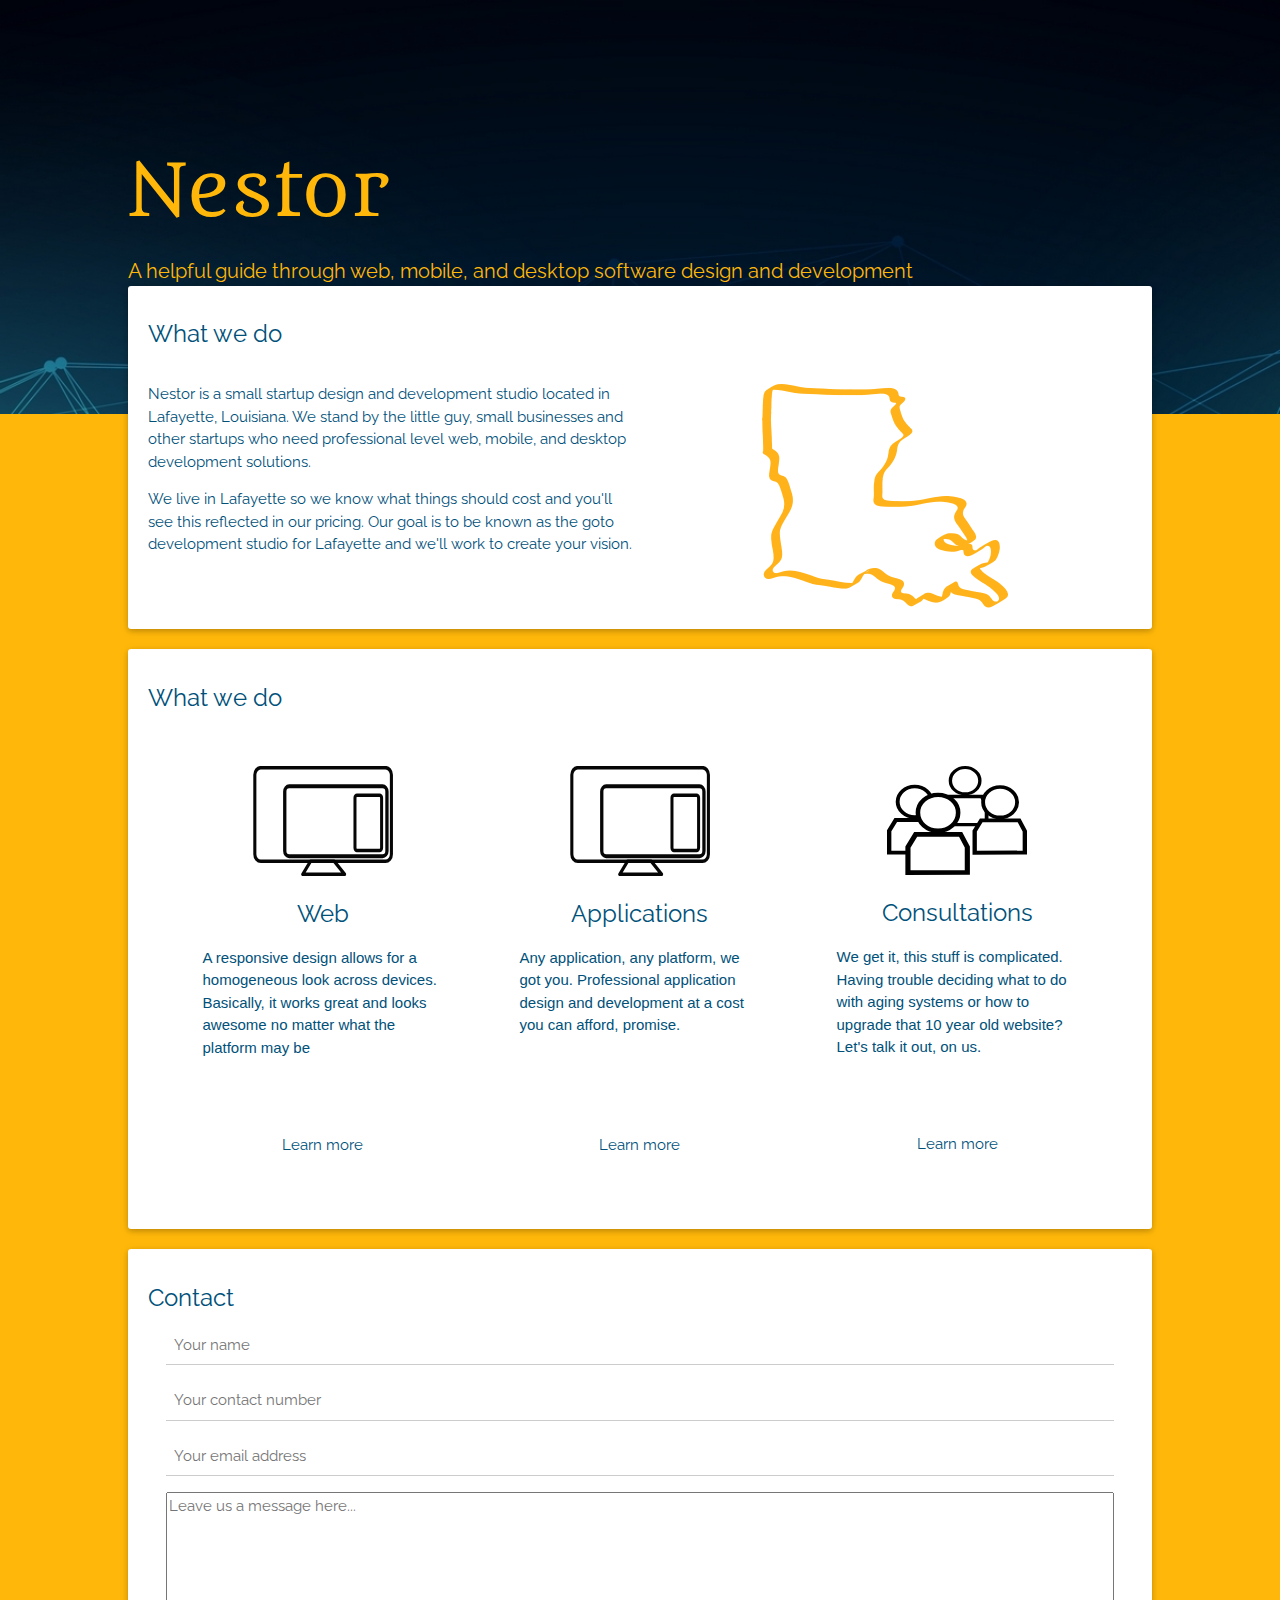
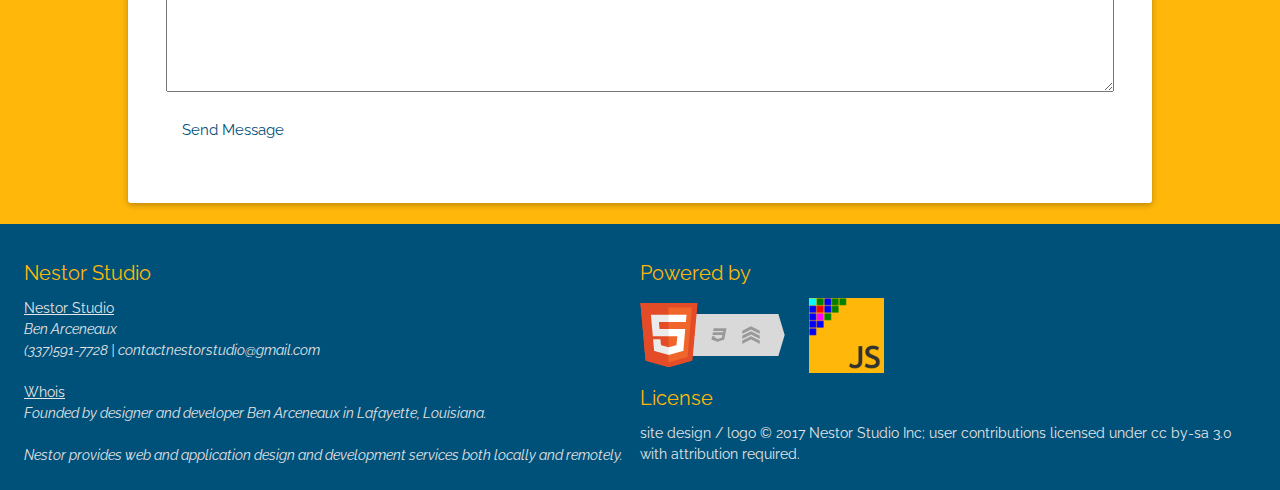
==== commit 85ebf783: "Homepage Final Edits" ====
--- a/index.html
+++ b/index.html
@@ -224,12 +224,42 @@
 						</div>
 					</form>
 				</div>
-			</div>
+		</div>	
 	<!-- Footer -->
-	<footer class="bg-darkblue plat w3-container w3-padding w3-card-4 w3-row-padding main-footer">
+	<footer class="main-footer bg-darkblue w3-container plat rale">
+		<div class="w3-col">
+			<div class="w3-half footer-left">
+				<h4 class="gold rale">Nestor Studio</h4>
+				<u>Nestor Studio</u><br/>
+				<em>Ben Arceneaux</em><br/>
+				  <em>(337)591-7728 | contactnestorstudio@gmail.com</em><br/><br/>
+				  <u>Whois</u><br/>
+				  <em>
+					Founded by designer and developer Ben Arceneaux in Lafayette, Louisiana.
+				  </em><br/><br/>
+				  <em>
+					Nestor provides web and application design and development services both locally and remotely.
+				  </em>
+			</div>
+			<div class="w3-half footer-right">
+				<h4 class="gold rale">Powered by</h4>
+				<img id="html5" class="w3-image badge" src="/images/html5badge.png">
+				<img id="js" class="w3-image badge bg-gold" src="/images/jsbadge.png"><br/>
+				
+				<h4 class="gold rale">License</h4>
+				site design / logo © 2017 Nestor Studio Inc; user contributions licensed under cc by-sa 3.0 with attribution required.
+			</div>
+		</div>
+	</footer>
+</body>
+</html>
+
+<!--
+<footer class="bg-darkblue plat main-footer">
 	  <div class="w3-half footer-left w3-left">
 		<h5 class="gold">About</h5>
 		  <u>Nestor Studio</u><br/>
+			
 		  <em>Phone: (337)591-7728</em><br/>
 		  <em>Email: contactnestorstudio@gmail.com</em><br/><br/>
 
@@ -241,7 +271,7 @@
 			Nestor provides web and application design and development services both locally and remotely.
 		  </em>
 	  </div>
-	  <div class="w3-half footer-right w3-center">
+	  <div class="w3-half footer-right">
 		<div class="powered">
 		  <h5 class="gold">Powered By</h5>
 		  <img id="html5" class="badge" src="/images/html5badge.png">
@@ -253,5 +283,5 @@
 		</div>
 	  </div>		
 	</footer>
-</body>
-</html>+
+-->--- a/css/homestyle.css
+++ b/css/homestyle.css
@@ -44,6 +44,13 @@
 	  margin-top:12px;
 	  max-height: 50px;
 	}
+	
+	.main-footer{
+		text-align: center;
+		font-size: 12px;
+		padding: 16px;
+	}
+	
 	.footer-left{
 		text-align: center;
 	}
@@ -76,7 +83,7 @@
 }
 
 /*--------------------- Tablet CSS -------------------*/
-@media only screen and (min-width: 601px) and (max-width: 991px){
+@media only screen and (min-width: 580px) and (max-width: 991px){
 
 	.sheet{
 		max-width: 90%;
@@ -101,6 +108,8 @@
 		margin-top: 24px;
 		border-radius: 4px;
 		padding-bottom: 32px;
+		margin-bottom: 12px;
+		border-radius: 3px;
 	}
 	.content{
 		margin-top:30px;
@@ -123,20 +132,12 @@
 		margin-left: 6%;
 		margin-bottom: 24px;
 	}
+	
 	.main-footer{
-	  font-size: 14px;
-	}
-	*.footer-right{
-	  height: 100px;
-	}
-	.footer-right > .powered{
-	  height: 100px;
-	  text-align: left;
-	}
-	.footer-right > .license{
-	  height: 50px;
-	  text-align: left;
-	}
+		font-size: 12px;
+		padding: 18px;
+	}
+	
 	a.button-theme{
 		border-radius: 3px;
 	}
@@ -150,6 +151,7 @@
 	#js{
 	  max-height: 60px;
 	}
+	
 }
 
 /*--------------------- Desktop CSS ------------------*/
@@ -172,9 +174,6 @@
 	.header-motto{
 		font-size: 20px;
 	}
-	.header-links{
-
-	}
 	.group{
 		padding-top: 32px;
 		padding-bottom: 32px;
@@ -190,36 +189,18 @@
 		min-height: 160;
 	}	
 	.card{
-		margin: 3%;
+		margin-bottom: 2%;
 		padding: 2%;
+		border-radius: 3px;
 	}
 	.content{
 		padding:18px;
 	}
 	.main-footer{
-		font-size: 8px;
-	}
-	.main-footer-text{
-	  font-size: 12px;
-	  height: 100px;
-	}
-	.main-footer-links{
-	  height: 100px;
-	}
-	.footer-right > .powered{
-		height: 100px;
-		text-align: left;
-	}
-	.footer-right > .license{
-		height: 100px;
-		text-align: left;
-	}
-	*.badge{
-	  height: 50px;
-}
-	*.footer-right{
-		height: 100px;
-	}
+		font-size: 14px;
+		padding: 24px;
+	}
+	
 	.margin-top{
 		margin-top: 2%;
 	}
@@ -230,6 +211,13 @@
 	button.button-theme:hover{
 		box-shadow: none;
 		background-color: #FFB80A !important;
+	}
+	
+	#html5{
+	  max-width: 200px;
+	}
+	#js{
+	  max-width: 75px;
 	}
 }
 
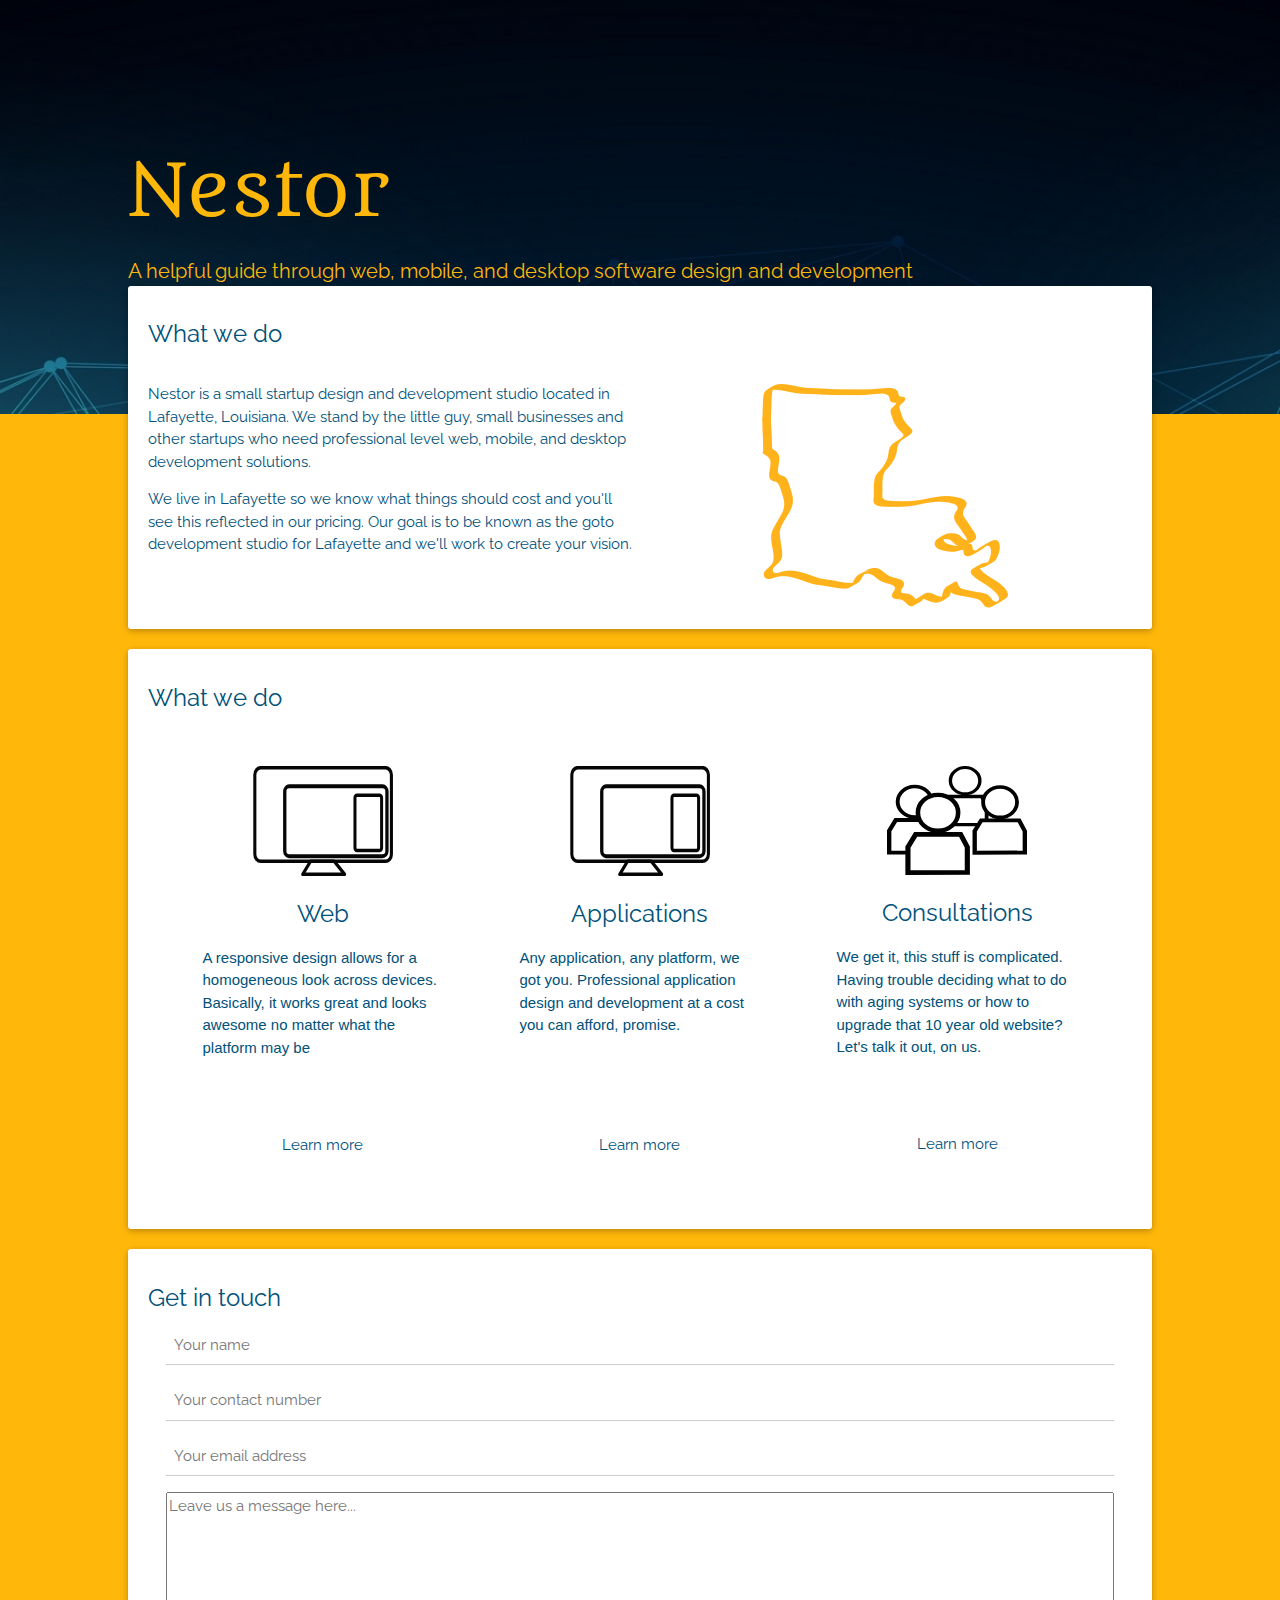
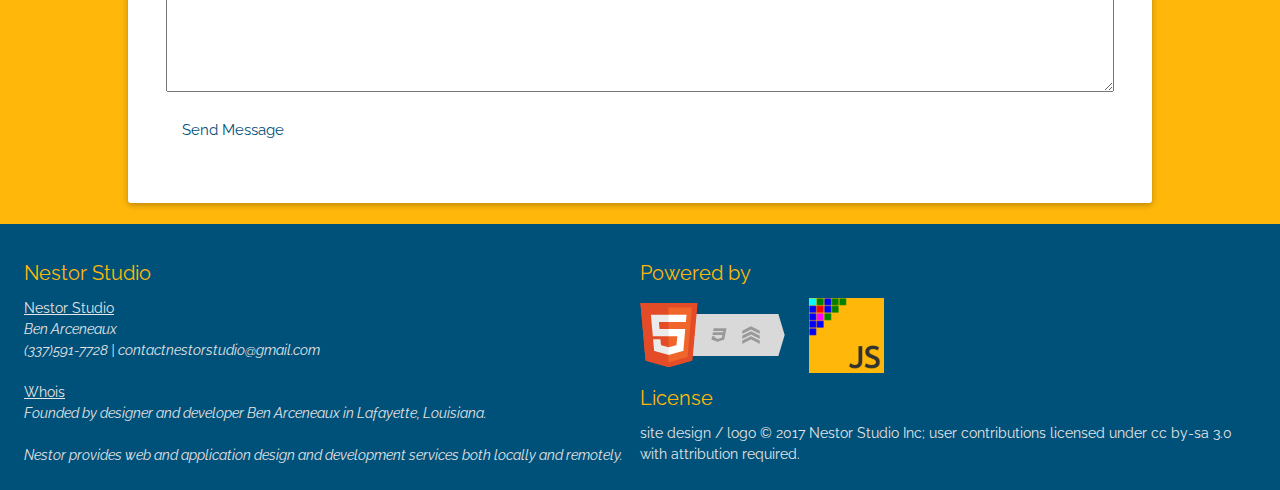
==== commit 32f2ed5a: "Homepage Adjustments" ====
--- a/index.html
+++ b/index.html
@@ -209,7 +209,7 @@
 				</div>
 		<!-- Contact -->
 			<div class="card bg-white w3-container bottom darkblue rale" >
-					<h3 class="w3-left rale">Contact</h3>
+					<h3 class="w3-left rale">Get in touch</h3>
 					<form action="https://formspree.io/benarceneaux0@gmail.com" method="POST">
 						<div class="content">
 							<input name="name" class="w3-input w3-margin-bottom" placeholder="Your name">
--- a/css/homestyle.css
+++ b/css/homestyle.css
@@ -73,10 +73,20 @@
 	.group-text{
 		text-align: left;
 	}
+	
 	a.button-theme{
 		border-radius: 3px;
 	}
 	a.button-theme:hover{
+		box-shadow: none;
+		background-color: #FFB80A !important;
+	}
+	
+	.button-theme{
+		border-radius: 3px;
+	}
+	
+	.button-theme:hover{
 		box-shadow: none;
 		background-color: #FFB80A !important;
 	}
@@ -138,10 +148,14 @@
 		padding: 18px;
 	}
 	
-	a.button-theme{
-		border-radius: 3px;
-	}
-	a.button-theme:hover{
+	.margin-top{
+		margin-top: 2%;
+	}
+	button.button-theme{
+		background-color: transparent;
+		border-radius: 3px;
+	}
+	button.button-theme:hover{
 		box-shadow: none;
 		background-color: #FFB80A !important;
 	}
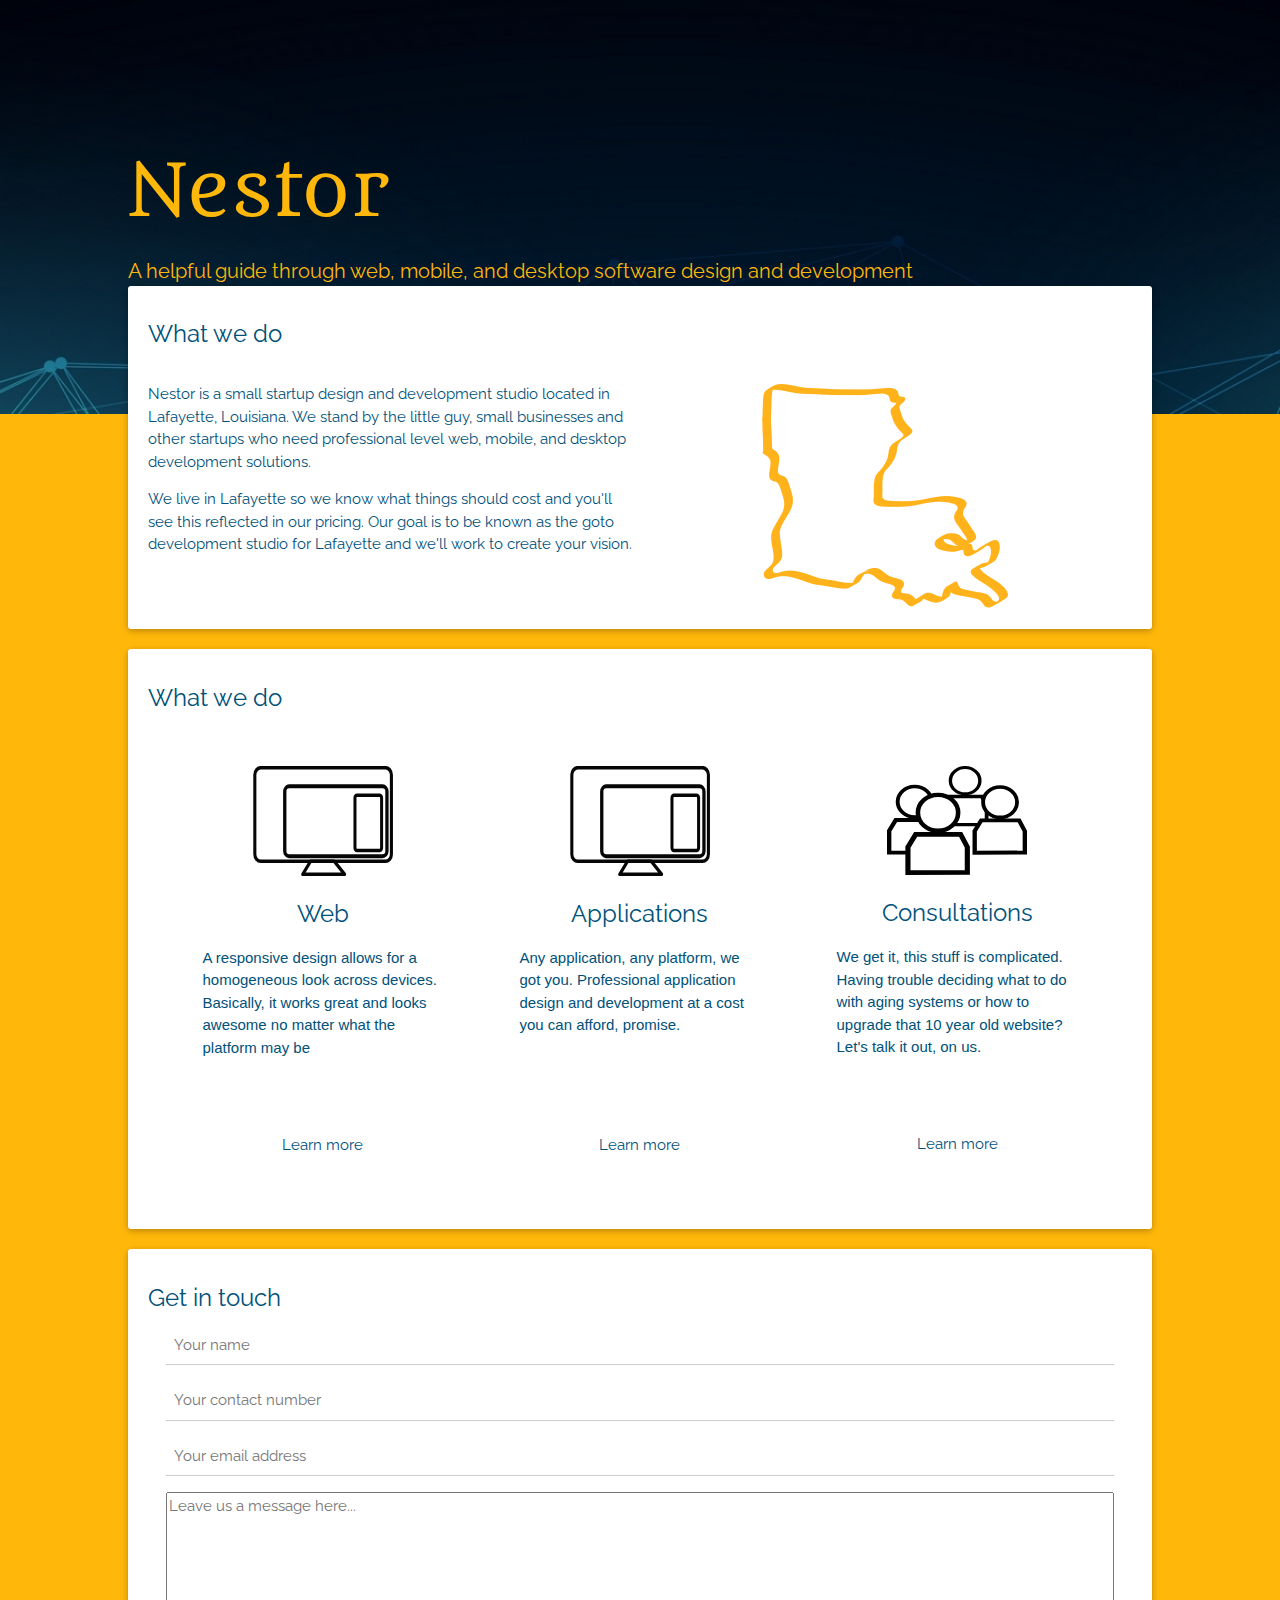
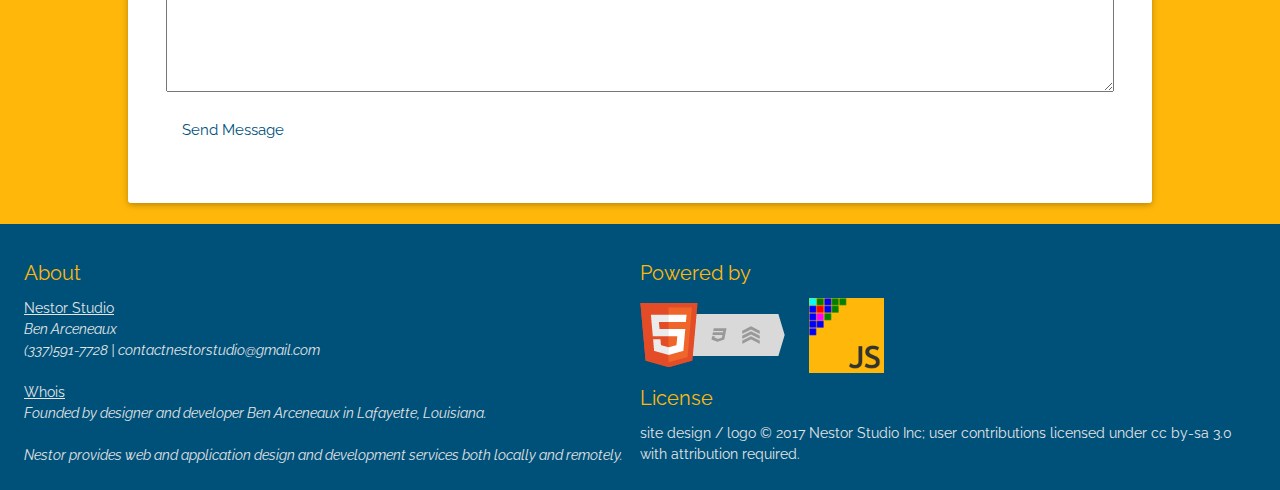
==== commit 87b08049: "Homepage Adjustment" ====
--- a/index.html
+++ b/index.html
@@ -229,7 +229,7 @@
 	<footer class="main-footer bg-darkblue w3-container plat rale">
 		<div class="w3-col">
 			<div class="w3-half footer-left">
-				<h4 class="gold rale">Nestor Studio</h4>
+				<h4 class="gold rale">About</h4>
 				<u>Nestor Studio</u><br/>
 				<em>Ben Arceneaux</em><br/>
 				  <em>(337)591-7728 | contactnestorstudio@gmail.com</em><br/><br/>
--- a/css/homestyle.css
+++ b/css/homestyle.css
@@ -78,6 +78,18 @@
 		border-radius: 3px;
 	}
 	a.button-theme:hover{
+		box-shadow: none;
+		background-color: #FFB80A !important;
+	}
+	
+	.margin-top{
+		margin-top: 2%;
+	}
+	button.button-theme{
+		background-color: transparent;
+		border-radius: 3px;
+	}
+	button.button-theme:hover{
 		box-shadow: none;
 		background-color: #FFB80A !important;
 	}
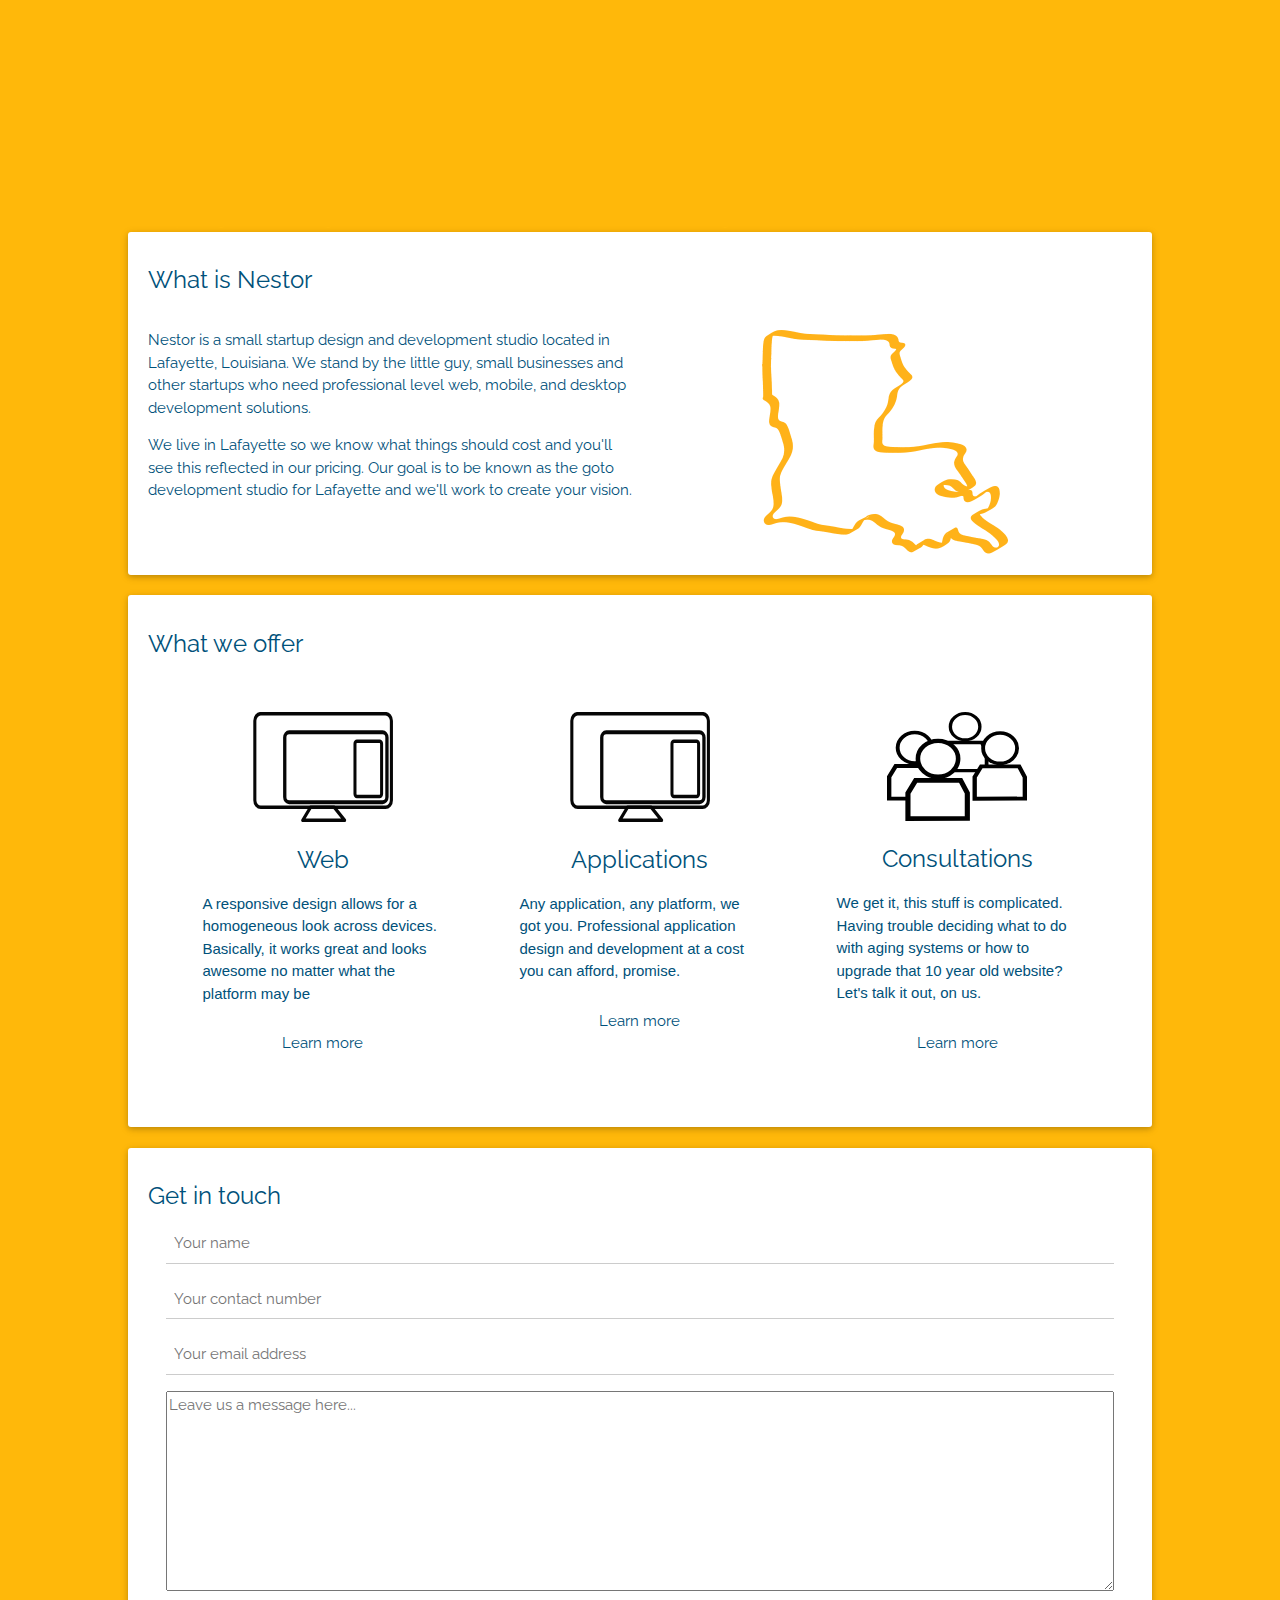
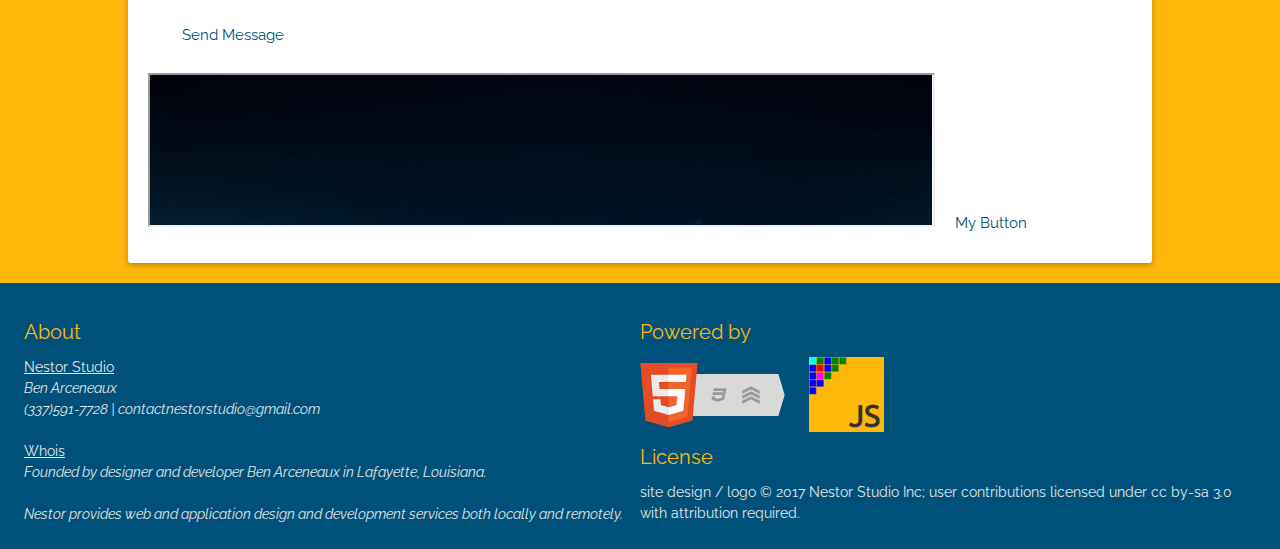
==== commit 9dc6769e: "Validating Homepage" ====
--- a/index.html
+++ b/index.html
@@ -1,4 +1,4 @@
-<!DOCTYPE = html>
+<!DOCTYPE html>
 <html lang="en">
 <!-- Heading -->
 <head>
@@ -21,8 +21,20 @@
 	</script>
   <!-- End Google Tag Manager -->
 
-	<meta charset="utf-8">
-	<title>Home</title>
+  <script async src="//pagead2.googlesyndication.com/pagead/js/adsbygoogle.js"></script>
+<script>
+  (adsbygoogle = window.adsbygoogle || []).push({
+    google_ad_client: "ca-pub-7668362994035695",
+    enable_page_level_ads: true
+  });
+</script>
+
+    <meta charset="utf-8">
+    <meta name="description" content="Locally owned and operated in Lafayette, LA, Nestor Studio provides
+    web/software design and development services" >
+    <meta name="keywords" content="Web Design, Web Development, Software Development, Software Design, Mobile App Design, Android Development, Windows Development, Desktop Development">
+    <meta name="author" content="Ben Arceneaux">
+    <title>Home</title>
 	<meta name="viewport" content="width=device-width, initial-scale=1">
 
 	<!-- JavaScript -->
@@ -31,7 +43,8 @@
 	<script src="https://ajax.googleapis.com/ajax/libs/jquery/2.1.1/jquery.min.js"></script>
 
 	<!-- CSS -->
-	<link href="https://fonts.googleapis.com/css?family=Forum|Fugaz+One|Metamorphous|Prosto+One|Share|Raleway|Just+Another+Hand" rel="stylesheet" />
+    <link href="https://fonts.googleapis.com/css?family=Metamorphous" rel="stylesheet" />
+    <link href="https://fonts.googleapis.com/css?family=Raleway" rel="stylesheet" />
 	<link rel="stylesheet" href="https://www.w3schools.com/w3css/4/w3.css">
 	<link rel="stylesheet" href="/css/homestyle.css">
 	<link rel="stylesheet" href="/css/color.css">
@@ -77,7 +90,7 @@
 	</div>
 	</div>
 <!-- Body -->
-	<body class="page bg-gold body_div">
+	<body class="page bg-gold">
 <!-- Google Tag Manager (noscript) -->
 	<noscript>
 		<iframe src="https://www.googletagmanager.com/ns.html?id=GTM-TV8XGN8" height="0" width="0" style="display:none;visibility:hidden"></iframe>
@@ -86,25 +99,25 @@
 		<div class="sheet">
 		<!-- About -->
 			<div class="card bg-white top darkblue">
-					<h3 class="rale">What we do</h3>
+					<h3 class="rale">What is Nestor</h3>
 					<div class="w3-row rale w3-margin-top">
-						<div class="w3-half">
+						<span class="w3-half">
 							<p>
 								Nestor is a small startup design and development studio located in Lafayette, Louisiana. We stand by the little guy, small businesses and other startups who need professional level web, mobile, and desktop development solutions. 
 							</p>
 							<p>
 								We live in Lafayette so we know what things should cost and you'll see this reflected in our pricing. Our goal is to be known as the goto development studio for Lafayette and we'll work to create your vision.
 							</p>
-						</div>
+						</span>
 						<div class="w3-half w3-center w3-margin-top">
-							<img class="w3-image bottom" src="/images/laicon.png">
+							<img id="laimage" class="w3-image bottom" src="/images/laicon.png">
 						</div>
 					</div>
 			</div>
 		<!-- What we Offer -->
 			<!-- Services Small -->
 				<div class="card bg-white darkblue w3-hide-medium w3-hide-large rale">
-				<h3>What We Offer</h3>
+				<h3 class="rale">What we offer</h3>
 				<div class="group w3-center rale">
 					<img class="w3-image" src="/images/webdesignsvg.svg">
 					<h3 class="group-head">Web</h3>
@@ -135,7 +148,7 @@
 			</div>
 			<!-- Services Medium -->
 				<div class="card darkblue w3-hide-large w3-hide-small">
-					<h3 class="rale">What we do</h3>
+					<h3 class="rale">What we offer</h3>
 					<div class="w3-row rale w3-margin-top">
 						<div class="w3-col group w3-half w3-center">
 							<img src="/images/webdesignsvg.svg" class="w3-image">
@@ -178,7 +191,7 @@
 </div>
 			<!-- Services Large -->
 				<div class="card darkblue top w3-hide-medium w3-hide-small">
-					<h3 class="rale card-head">What we do</h3>
+					<h3 class="rale card-head">What we offer</h3>
 					<div class="w3-row w3-padding">
 						<div class="w3-col l4 group w3-center">
 							<img src="/images/webdesignsvg.svg" class="w3-image">
@@ -222,66 +235,37 @@
 
 							<button type="submit" class="w3-btn w3-ripple button-theme margin-top">Send Message</button>
 						</div>
-					</form>
-				</div>
-		</div>	
+                    </form>
+                    <iframe src="#" width="80%" height="40%" name="modal"></iframe>
+                    <a href="/design/index.html" class="w3-btn" target="modal">My Button</a>
+                </div>
+            </div>	
+            
+            
 	<!-- Footer -->
 	<footer class="main-footer bg-darkblue w3-container plat rale">
 		<div class="w3-col">
 			<div class="w3-half footer-left">
 				<h4 class="gold rale">About</h4>
 				<u>Nestor Studio</u><br/>
-				<em>Ben Arceneaux</em><br/>
-				  <em>(337)591-7728 | contactnestorstudio@gmail.com</em><br/><br/>
+				<i>Ben Arceneaux</i><br/>
+				  <i>(337)591-7728 | contactnestorstudio@gmail.com</i><br/><br/>
 				  <u>Whois</u><br/>
-				  <em>
+				  <i>
 					Founded by designer and developer Ben Arceneaux in Lafayette, Louisiana.
-				  </em><br/><br/>
-				  <em>
+				  </i><br/><br/>
+				  <i>
 					Nestor provides web and application design and development services both locally and remotely.
-				  </em>
+				  </i>
 			</div>
 			<div class="w3-half footer-right">
 				<h4 class="gold rale">Powered by</h4>
 				<img id="html5" class="w3-image badge" src="/images/html5badge.png">
 				<img id="js" class="w3-image badge bg-gold" src="/images/jsbadge.png"><br/>
-				
 				<h4 class="gold rale">License</h4>
 				site design / logo © 2017 Nestor Studio Inc; user contributions licensed under cc by-sa 3.0 with attribution required.
 			</div>
 		</div>
 	</footer>
 </body>
-</html>
-
-<!--
-<footer class="bg-darkblue plat main-footer">
-	  <div class="w3-half footer-left w3-left">
-		<h5 class="gold">About</h5>
-		  <u>Nestor Studio</u><br/>
-			
-		  <em>Phone: (337)591-7728</em><br/>
-		  <em>Email: contactnestorstudio@gmail.com</em><br/><br/>
-
-		  <u>Whois</u><br/>
-		  <em>
-			Founded by designer and developer Ben Arceneaux in Lafayette, Louisiana.
-		  </em><br/><br/>
-		  <em>
-			Nestor provides web and application design and development services both locally and remotely.
-		  </em>
-	  </div>
-	  <div class="w3-half footer-right">
-		<div class="powered">
-		  <h5 class="gold">Powered By</h5>
-		  <img id="html5" class="badge" src="/images/html5badge.png">
-		  <img id="js" class="badge bg-gold" src="/images/jsbadge.png">
-		</div>
-		<div class="license">
-		  <h5 class="gold">Licensing</h5>
-		  site design / logo © 2017 Nestor Studio Inc; user contributions licensed under cc by-sa 3.0 with attribution required.
-		</div>
-	  </div>		
-	</footer>
-
--->+</html>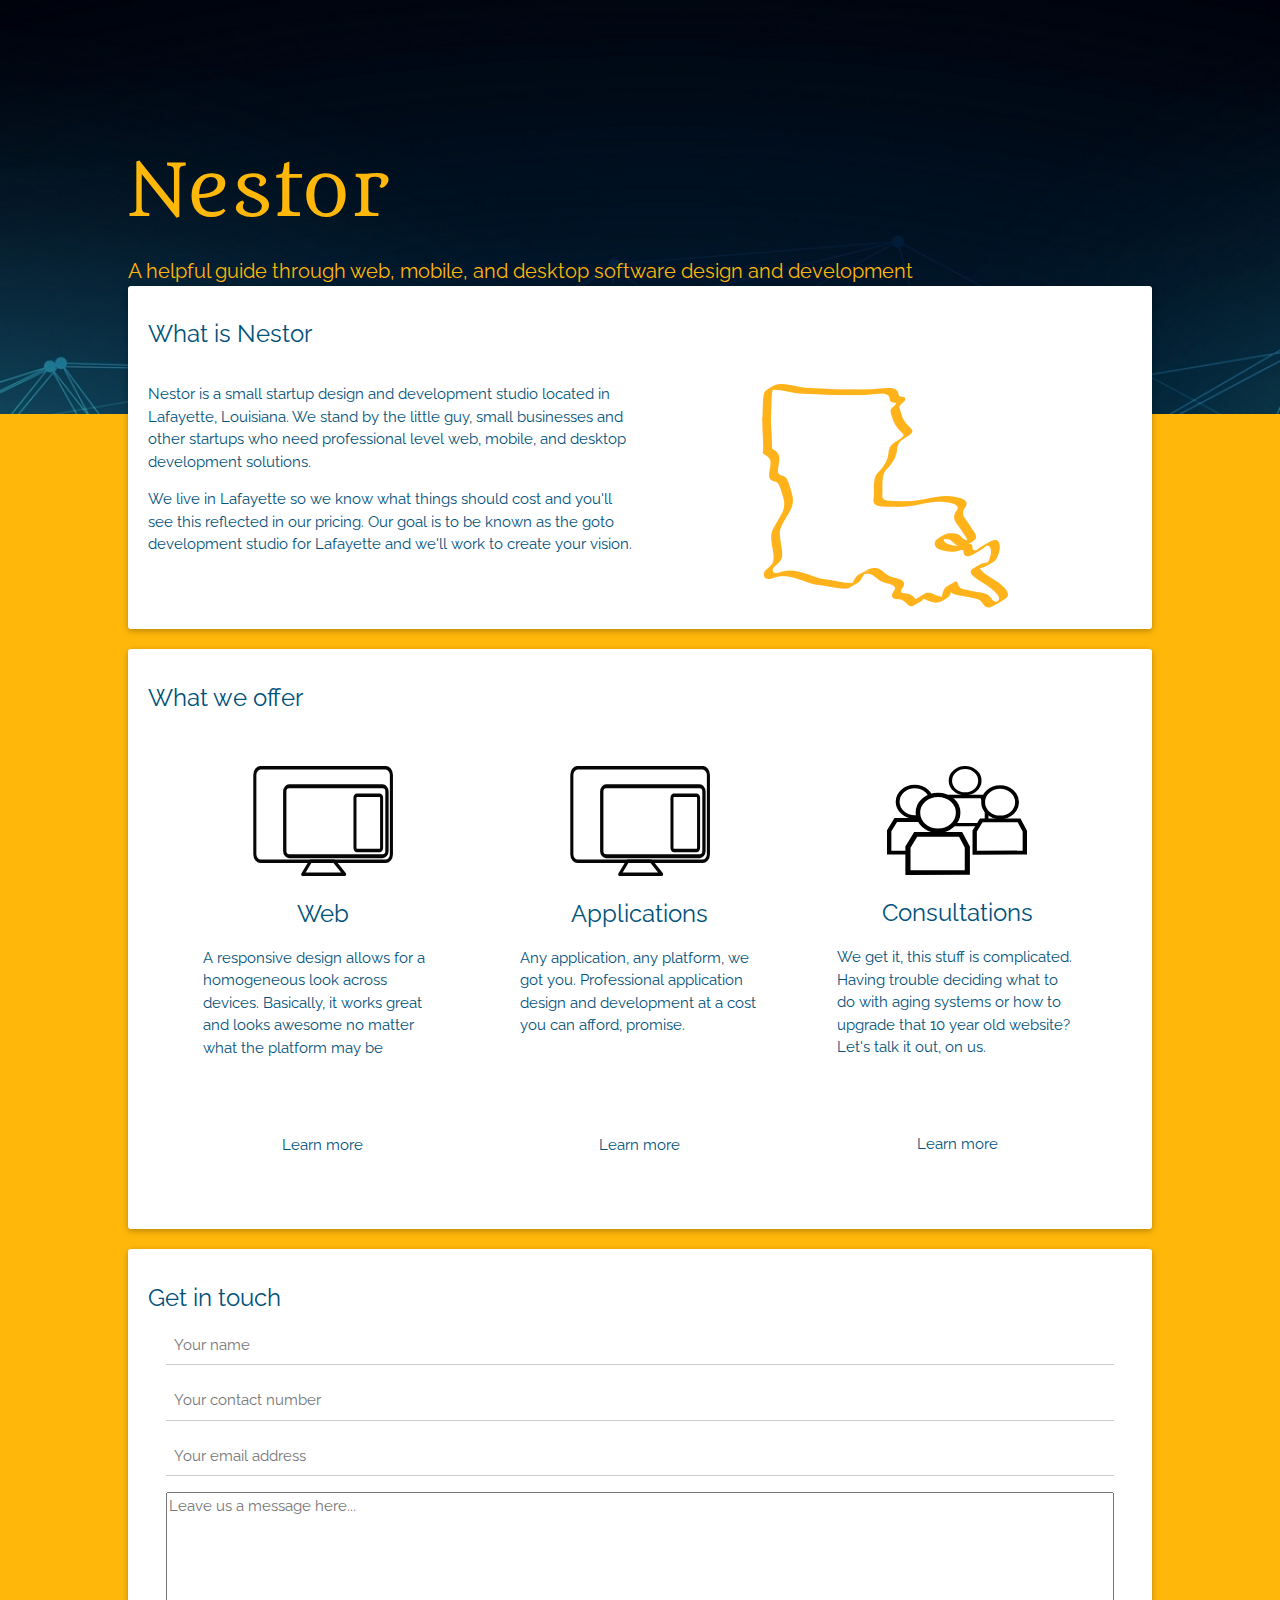
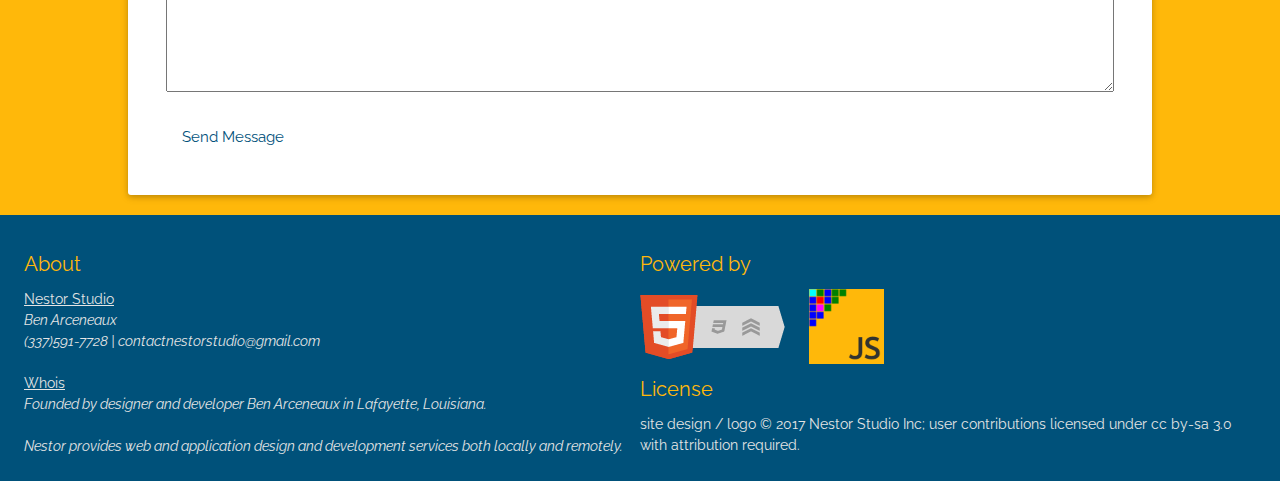
==== commit fdf9c770: "Homepage Edits" ====
--- a/index.html
+++ b/index.html
@@ -192,7 +192,7 @@
 			<!-- Services Large -->
 				<div class="card darkblue top w3-hide-medium w3-hide-small">
 					<h3 class="rale card-head">What we offer</h3>
-					<div class="w3-row w3-padding">
+					<div class="w3-row w3-padding rale">
 						<div class="w3-col l4 group w3-center">
 							<img src="/images/webdesignsvg.svg" class="w3-image">
 							<h3 class="rale group-head">Web</h3>
@@ -236,8 +236,6 @@
 							<button type="submit" class="w3-btn w3-ripple button-theme margin-top">Send Message</button>
 						</div>
                     </form>
-                    <iframe src="#" width="80%" height="40%" name="modal"></iframe>
-                    <a href="/design/index.html" class="w3-btn" target="modal">My Button</a>
                 </div>
             </div>	
             
--- a/css/homestyle.css
+++ b/css/homestyle.css
@@ -195,7 +195,7 @@
 		padding-bottom: 10%;;
 	}
 	.header-logo{
-		font-size: 72;
+		font-size: 72px;
 	}
 	.header-motto{
 		font-size: 20px;
@@ -212,7 +212,7 @@
 	}
 	.group-text{
 		text-align: left;
-		min-height: 160;
+		min-height: 160px;
 	}	
 	.card{
 		margin-bottom: 2%;
